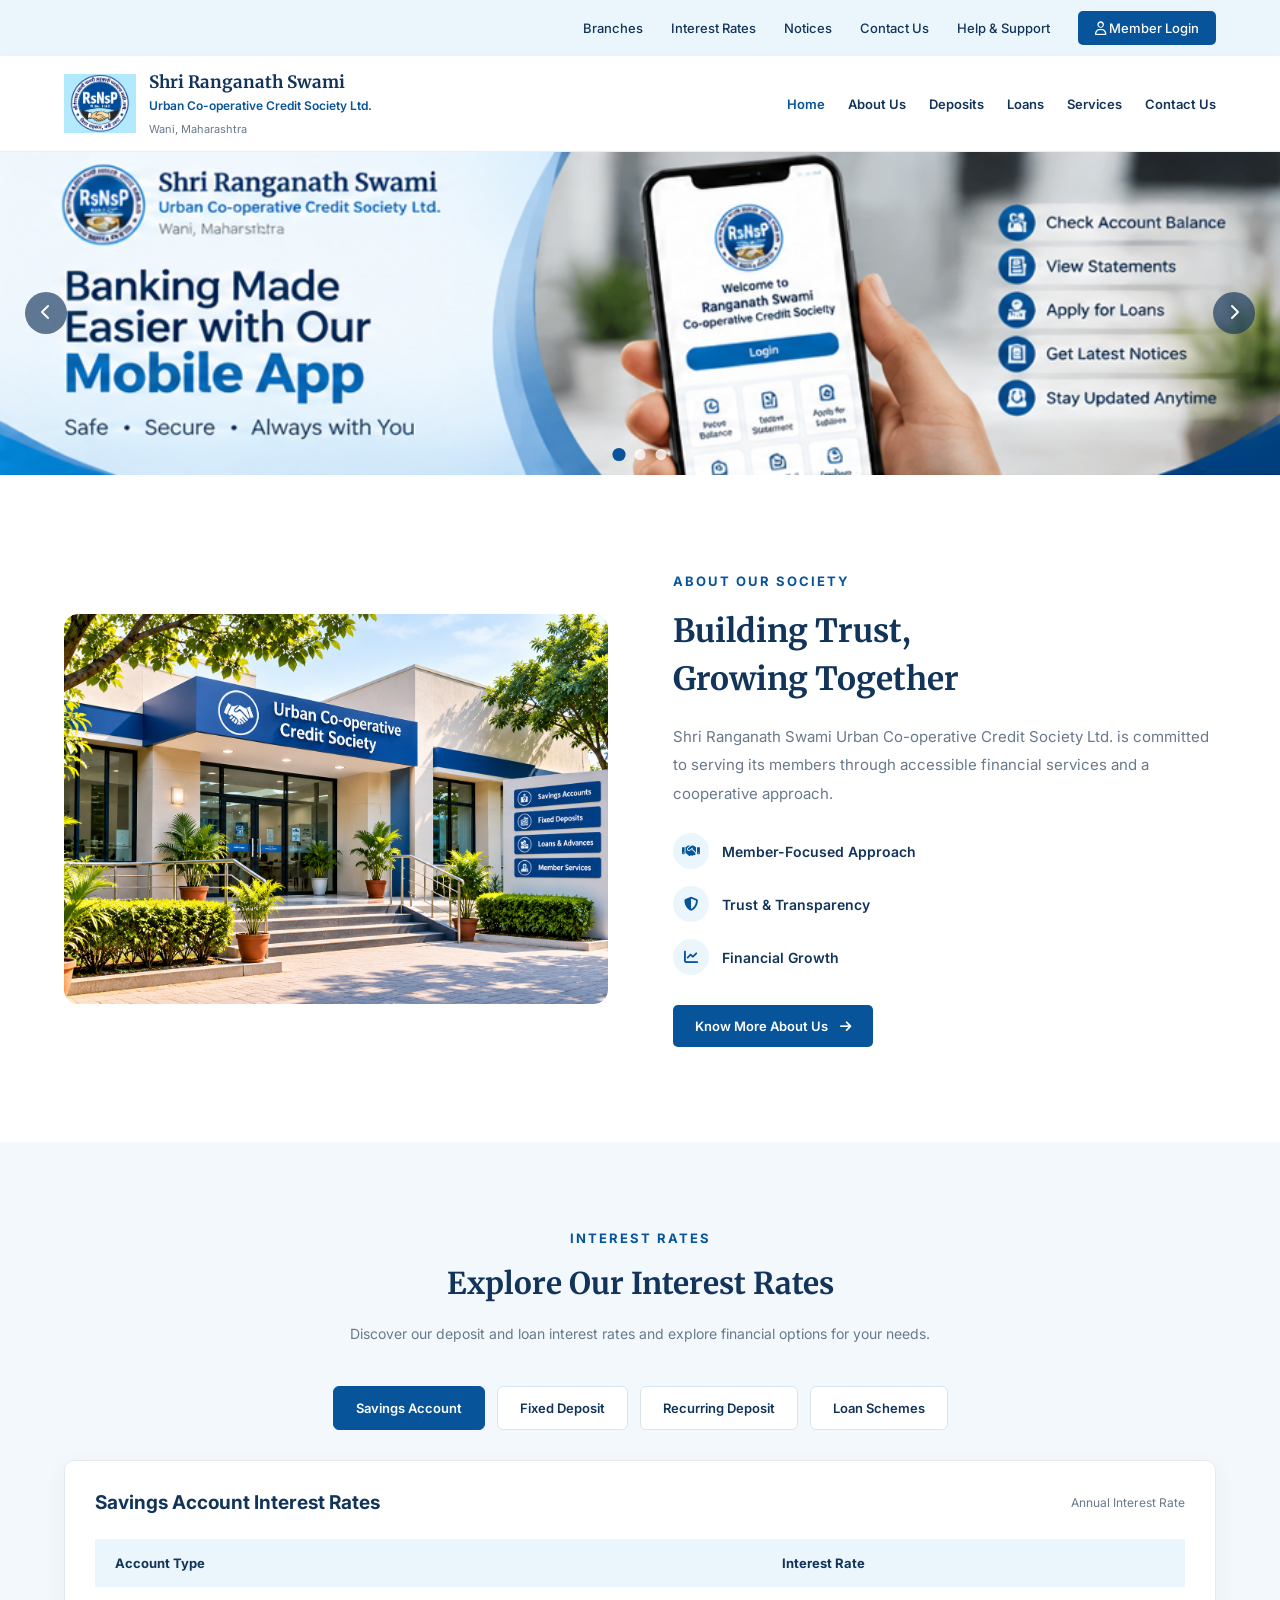
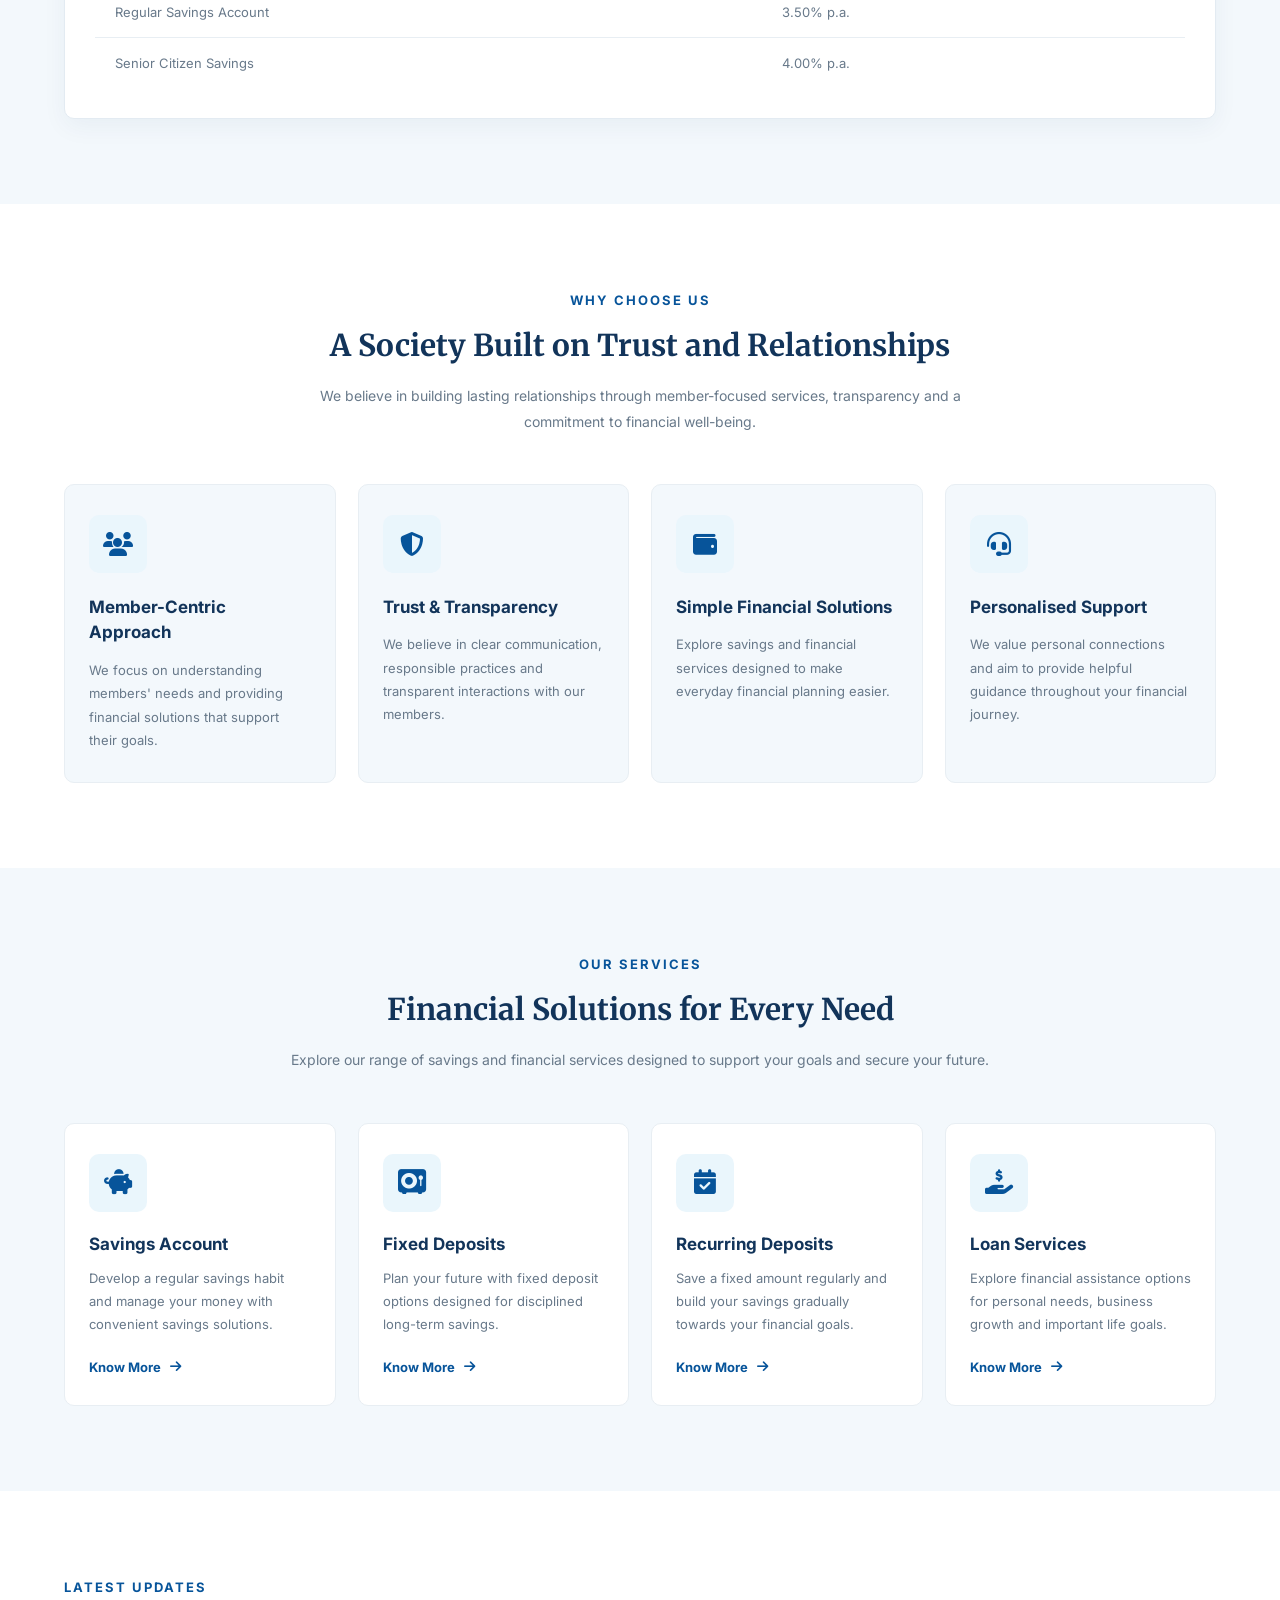
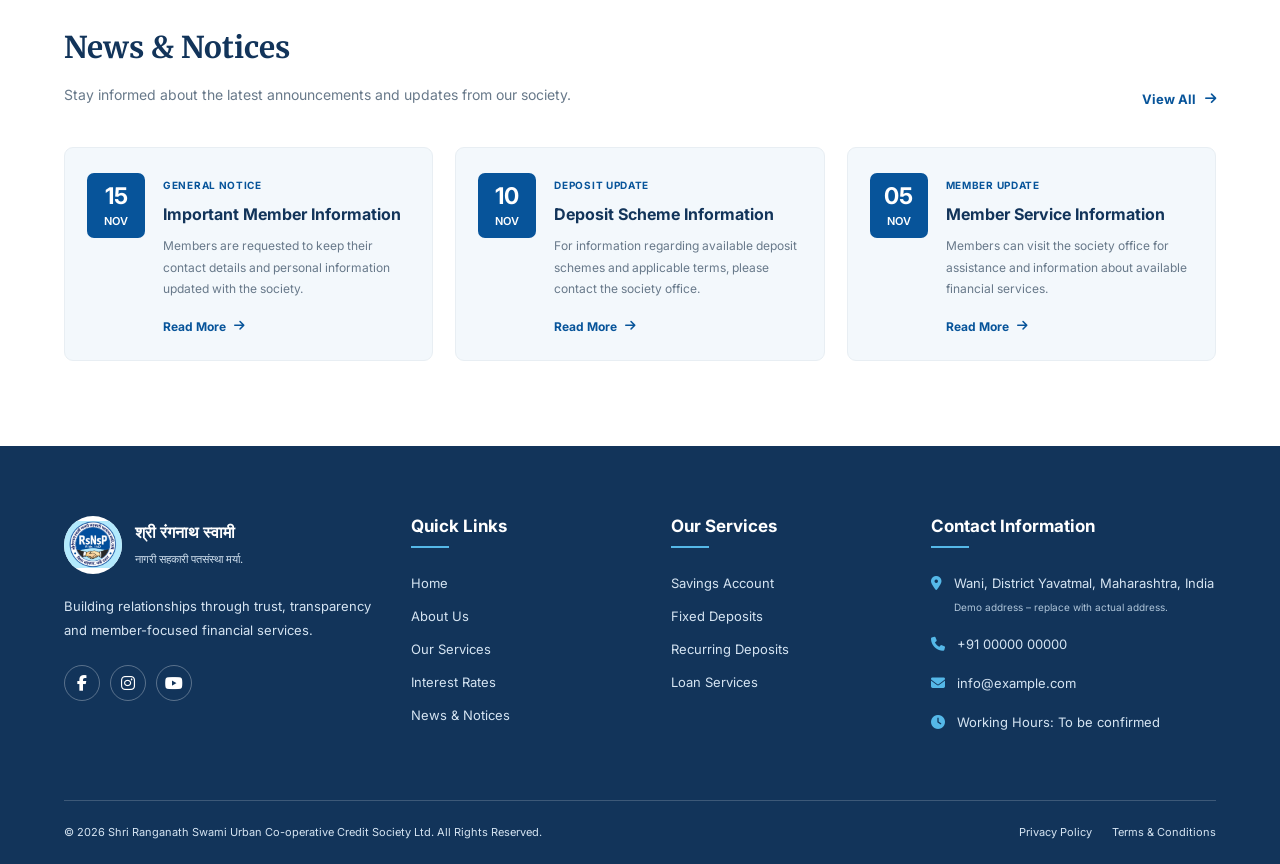
==== index.html @ 74448b60 "Add files via upload" ====
<!DOCTYPE html>
<html lang="en">

<head>
    <meta charset="UTF-8">
    <meta name="viewport" content="width=device-width, initial-scale=1.0">

    <title>Shri Ranganath Swami Co-operative Credit Society</title>

    <!-- Google Fonts -->
    <link rel="preconnect" href="https://fonts.googleapis.com">
    <link rel="preconnect" href="https://fonts.gstatic.com" crossorigin>
    <link href="https://fonts.googleapis.com/css2?family=Inter:wght@400;500;600;700&family=Merriweather:wght@400;700;800&display=swap" rel="stylesheet">
    <link rel="stylesheet" href="style.css">
    <link rel="stylesheet" href="https://cdnjs.cloudflare.com/ajax/libs/font-awesome/6.7.2/css/all.min.css">

</head>

<body>
    <header class="header">
        <div class="top-bar">
            <div class="container">
                <div class="top-links">
                    <a href="#">Branches</a>
                    <a href="interest-rates.html">Interest Rates</a>
                    <a href="#notices">Notices</a>
                    <a href="contact.html">Contact Us</a>
                    <a href="#">Help & Support</a>

                    <a href="#" class="login-link">
                        <i class="fa-regular fa-user"></i>
                        Member Login
                    </a>
                </div>
            </div>
        </div>

        <!-- Main Navigation -->
        <nav class="main-navbar">
            <div class="container navbar-container">
                <!-- Logo and Society Name -->
                <a href="index.html" class="brand">
                    <img src="Images/logo.png" alt="Society Logo">
                    <div class="brand-text">
                        <h2>Shri Ranganath Swami</h2>
                        <p>Urban Co-operative Credit Society Ltd.</p>
                        <span>Wani, Maharashtra</span>
                    </div>
                </a>

                <!-- Navigation Links -->
                <div class="nav-menu" id="navMenu">
                    <a href="index.html" class="active">Home</a>
                    <a href="about.html">About Us</a>
                    <a href="deposits.html">Deposits</a>
                    <a href="loans.html">Loans</a>
                    <a href="services.html">Services</a>
                    <a href="contact.html">Contact Us</a>
                    <a href="#" class="mobile-login">Member Login</a>
                </div>

                <!-- Mobile Menu Button -->
                <button class="menu-toggle" id="menuToggle" aria-label="Toggle navigation">
                    <i class="fa-solid fa-bars"></i>
                </button>
            </div>
        </nav>
    </header>


    <!-- HERO CAROUSEL START -->
    <section class="hero-carousel">
        <div class="carousel-container">
            <div class="carousel-slide active">
                <img src="Images/banner1.png" alt="Bank Banner 1">
            </div>

            <div class="carousel-slide">
                <img src="Images/banner2.png" alt="Bank Banner 2">
            </div>

            <div class="carousel-slide">
                <img src="Images/banner3.png" alt="Bank Banner 3">
            </div>

        </div>

        <!-- Navigation Arrows -->
        <button class="carousel-btn prev" aria-label="Previous slide">
            <i class="fa-solid fa-chevron-left"></i>
        </button>

        <button class="carousel-btn next" aria-label="Next slide">
            <i class="fa-solid fa-chevron-right"></i>
        </button>

        <!-- Carousel Dots -->
        <div class="carousel-dots"></div>
    </section>


    <!-- ABOUT SOCIETY SECTION START -->
    <section class="about-section" id="about">
        <div class="container about-container">

            <!-- Left Image -->
            <div class="about-image">
                <img src="Images/about-society.png"
                    alt="About Our Society">
            </div>


            <!-- Right Content -->
            <div class="about-content">
                <span class="section-tag">ABOUT OUR SOCIETY</span>
                <h2>Building Trust,<br>Growing Together</h2>

                <p>
                    Shri Ranganath Swami Urban Co-operative Credit
                    Society Ltd. is committed to serving its members
                    through accessible financial services and a
                    cooperative approach.
                </p>

                <div class="about-features">
                    <div class="about-feature">
                        <i class="fa-solid fa-handshake"></i>
                        <span>Member-Focused Approach</span>
                    </div>

                    <div class="about-feature">
                        <i class="fa-solid fa-shield-halved"></i>
                        <span>Trust & Transparency</span>
                    </div>

                    <div class="about-feature">
                        <i class="fa-solid fa-chart-line"></i>
                        <span>Financial Growth</span>
                    </div>
                </div>

                <a href="about.html" class="about-btn">
                    Know More About Us
                    <i class="fa-solid fa-arrow-right"></i>
                </a>

            </div>
        </div>
    </section>


    <!-- INTEREST RATES START -->

    <section class="interest-section" id="interest-rates">
        <div class="container">

            <!-- SECTION HEADING -->
            <div class="interest-heading">
                <span class="section-tag">INTEREST RATES</span>

                <h2>Explore Our Interest Rates</h2>

                <p>
                    Discover our deposit and loan interest rates
                    and explore financial options for your needs.
                </p>
            </div>

            <!-- TABS -->
            <div class="interest-tabs">
                <button class="interest-tab active" data-target="savings">
                    Savings Account
                </button>

                <button class="interest-tab" data-target="fixed">
                    Fixed Deposit
                </button>

                <button class="interest-tab" data-target="recurring">
                    Recurring Deposit
                </button>

                <button class="interest-tab" data-target="loans">
                    Loan Schemes
                </button>
            </div>

            <!-- SAVINGS ACCOUNT -->
            <div class="interest-content active" id="savings">
                <div class="rate-title">
                    <h3>Savings Account Interest Rates</h3>
                    <span>Annual Interest Rate</span>
                </div>

                <div class="rate-table-wrapper">
                    <table class="rate-table">
                        <thead>
                            <tr>
                                <th>Account Type</th>
                                <th>Interest Rate</th>
                            </tr>
                        </thead>

                        <tbody>
                            <tr>
                                <td>Regular Savings Account</td>
                                <td>3.50% p.a.</td>
                            </tr>

                            <tr>
                                <td>Senior Citizen Savings</td>
                                <td>4.00% p.a.</td>
                            </tr>
                        </tbody>
                    </table>
                </div>
            </div>

            <!-- FIXED DEPOSIT -->
            <div class="interest-content" id="fixed">

                <div class="rate-title">
                    <h3>Fixed Deposit Interest Rates</h3>
                    <span>Annual Interest Rate</span>
                </div>

                <div class="rate-table-wrapper"
                    <table class="rate-table">
                        <thead>
                            <tr>
                                <th>Deposit Period</th>
                                <th>General</th>
                                <th>Senior Citizen</th>
                            </tr>
                        </thead>

                        <tbody>
                            <tr>
                                <td>46 - 90 Days</td>
                                <td>4.00%</td>
                                <td>4.50%</td>
                            </tr>

                            <tr>
                                <td>91 - 180 Days</td>
                                <td>5.00%</td>
                                <td>5.50%</td>
                            </tr>

                            <tr>
                                <td>181 - 365 Days</td>
                                <td>6.00%</td>
                                <td>6.50%</td>
                            </tr>

                            <tr>
                                <td>1 - 2 Years</td>
                                <td>7.00%</td>
                                <td>7.50%</td>
                            </tr>
                        </tbody>
                    </table>
                </div>
            </div>

            <!-- RECURRING DEPOSIT -->
            <div class="interest-content" id="recurring">
                <div class="rate-title">
                    <h3>Recurring Deposit Interest Rates</h3>
                    <span>Annual Interest Rate</span>
                </div>

                <div class="rate-table-wrapper">
                    <table class="rate-table">
                        <thead>
                            <tr>
                                <th>Deposit Period</th>
                                <th>Interest Rate</th>
                            </tr>
                        </thead>

                        <tbody>
                            <tr>
                                <td>6 Months</td>
                                <td>5.00% p.a.</td>
                            </tr>

                            <tr>
                                <td>12 Months</td>
                                <td>6.00% p.a.</td>
                            </tr>

                            <tr>
                                <td>24 Months</td>
                                <td>6.50% p.a.</td>
                            </tr>

                            <tr>
                                <td>36 Months</td>
                                <td>7.00% p.a.</td>
                            </tr>
                        </tbody>
                    </table>
                </div>
            </div>

            <!-- LOAN SCHEMES -->
            <div class="interest-content" id="loans">

                <div class="rate-title">
                    <h3>Loan Interest Rates</h3>
                    <span>Indicative Annual Interest Rate</span>
                </div>

                <div class="rate-table-wrapper">
                    <table class="rate-table">
                        <thead>
                            <tr>
                                <th>Loan Type</th>
                                <th>Interest Rate</th>
                            </tr>
                        </thead>

                        <tbody>
                            <tr>
                                <td>Personal Loan</td>
                                <td>12.00% p.a.</td>
                            </tr>

                            <tr>
                                <td>Business Loan</td>
                                <td>13.00% p.a.</td>
                            </tr>

                            <tr>
                                <td>Gold Loan</td>
                                <td>10.00% p.a.</td>
                            </tr>

                            <tr>
                                <td>Property Loan</td>
                                <td>11.00% p.a.</td>
                            </tr>
                        </tbody>
                    </table>
                </div>
            </div>
        </div>
    </section>


    <!-- WHY CHOOSE US START -->
    <section class="why-choose-section" id="why-choose">
        <div class="container">
            <div class="why-choose-heading">
                <span class="section-tag">WHY CHOOSE US</span>

                <h2>A Society Built on Trust and Relationships</h2>

                <p>
                    We believe in building lasting relationships
                    through member-focused services, transparency
                    and a commitment to financial well-being.
                </p>
            </div>

            <div class="why-choose-grid">

                <!-- CARD 1 -->
                <div class="why-card">
                    <div class="why-icon">
                        <i class="fa-solid fa-users"></i>
                    </div>

                    <h3>Member-Centric Approach</h3>

                    <p>
                        We focus on understanding members' needs
                        and providing financial solutions that
                        support their goals.
                    </p>
                </div>

                <!-- CARD 2 -->
                <div class="why-card">
                    <div class="why-icon">
                        <i class="fa-solid fa-shield-halved"></i>
                    </div>

                    <h3>Trust & Transparency</h3>

                    <p>
                        We believe in clear communication,
                        responsible practices and transparent
                        interactions with our members.
                    </p>
                </div>

                <!-- CARD 3 -->
                <div class="why-card">
                    <div class="why-icon">
                        <i class="fa-solid fa-wallet"></i>
                    </div>

                    <h3>Simple Financial Solutions</h3>

                    <p>
                        Explore savings and financial services
                        designed to make everyday financial
                        planning easier.
                    </p>
                </div>

                <!-- CARD 4 -->
                <div class="why-card">
                    <div class="why-icon">
                        <i class="fa-solid fa-headset"></i>
                    </div>

                    <h3>Personalised Support</h3>

                    <p>
                        We value personal connections and aim
                        to provide helpful guidance throughout
                        your financial journey.
                    </p>
                </div>
            </div>
        </div>
    </section>


    <!-- BANKING SERVICES START -->
    <section class="services-section" id="services">
        <div class="container">

            <!-- Section Heading -->
            <div class="services-heading">
                <span class="section-tag">OUR SERVICES</span>

                <h2>Financial Solutions for Every Need</h2>

                <p>
                    Explore our range of savings and financial
                    services designed to support your goals
                    and secure your future.
                </p>
            </div>


            <!-- Services Cards -->
            <div class="services-grid">

                <!-- Service 1 -->
                <div class="service-card">
                    <div class="service-icon">
                        <i class="fa-solid fa-piggy-bank"></i>
                    </div>

                    <h3>Savings Account</h3>

                    <p>
                        Develop a regular savings habit and
                        manage your money with convenient
                        savings solutions.
                    </p>

                    <a href="#contact" class="service-link">
                        Know More
                        <i class="fa-solid fa-arrow-right"></i>
                    </a>
                </div>

                <!-- Service 2 -->
                <div class="service-card">
                    <div class="service-icon">
                        <i class="fa-solid fa-vault"></i>
                    </div>

                    <h3>Fixed Deposits</h3>

                    <p>
                        Plan your future with fixed deposit
                        options designed for disciplined
                        long-term savings.
                    </p>

                    <a href="#contact" class="service-link">
                        Know More
                        <i class="fa-solid fa-arrow-right"></i>
                    </a>
                </div>


                <!-- Service 3 -->
                <div class="service-card">
                    <div class="service-icon">
                        <i class="fa-solid fa-calendar-check"></i>
                    </div>

                    <h3>Recurring Deposits</h3>

                    <p>
                        Save a fixed amount regularly and
                        build your savings gradually
                        towards your financial goals.
                    </p>

                    <a href="#contact" class="service-link">
                        Know More
                        <i class="fa-solid fa-arrow-right"></i>
                    </a>
                </div>


                <!-- Service 4 -->
                <div class="service-card">
                    <div class="service-icon">
                        <i class="fa-solid fa-hand-holding-dollar"></i>
                    </div>

                    <h3>Loan Services</h3>

                    <p>
                        Explore financial assistance options
                        for personal needs, business growth
                        and important life goals.
                    </p>

                    <a href="#contact" class="service-link">
                        Know More
                        <i class="fa-solid fa-arrow-right"></i>
                    </a>

                </div>
            </div>
        </div>
    </section>


    <!-- LATEST NOTICES START -->
    <section class="notices-section" id="notices">
        <div class="container">
            <div class="notices-heading">
                <div>
                    <span class="section-tag">LATEST UPDATES</span>
                    <h2>News & Notices</h2>
                    <p>
                        Stay informed about the latest announcements
                        and updates from our society.
                    </p>
                </div>

                <a href="#notices" class="view-all-btn">
                    View All
                    <i class="fa-solid fa-arrow-right"></i>
                </a>
            </div>

            <div class="notices-grid">

                <!-- NOTICE 1 -->
                <div class="notice-card">
                    <div class="notice-date">
                        <span class="date-day">15</span>
                        <span class="date-month">NOV</span>
                    </div>

                    <div class="notice-details">
                        <span class="notice-category">GENERAL NOTICE</span>

                        <h3>Important Member Information</h3>

                        <p>
                            Members are requested to keep their
                            contact details and personal information
                            updated with the society.
                        </p>

                        <a href="#contact" class="notice-link">
                            Read More
                            <i class="fa-solid fa-arrow-right"></i>
                        </a>
                    </div>
                </div>

                <!-- NOTICE 2 -->
                <div class="notice-card">
                    <div class="notice-date">
                        <span class="date-day">10</span>
                        <span class="date-month">NOV</span>
                    </div>

                    <div class="notice-details">
                        <span class="notice-category">DEPOSIT UPDATE</span>

                        <h3>Deposit Scheme Information</h3>

                        <p>
                            For information regarding available
                            deposit schemes and applicable terms,
                            please contact the society office.
                        </p>

                        <a href="#interest-rates" class="notice-link">
                            Read More
                            <i class="fa-solid fa-arrow-right"></i>
                        </a>
                    </div>
                </div>

                <!-- NOTICE 3 -->
                <div class="notice-card">
                    <div class="notice-date">
                        <span class="date-day">05</span>
                        <span class="date-month">NOV</span>
                    </div>

                    <div class="notice-details">
                        <span class="notice-category">MEMBER UPDATE</span>

                        <h3>Member Service Information</h3>

                        <p>
                            Members can visit the society office
                            for assistance and information about
                            available financial services.
                        </p>

                        <a href="#contact" class="notice-link">
                            Read More
                            <i class="fa-solid fa-arrow-right"></i>
                        </a>
                    </div>
                </div>
            </div>
        </div>
    </section>



    <!--  FOOTER START  -->
    <footer class="site-footer" id="contact">
    <div class="container">
        <div class="footer-grid">

            <!-- COLUMN 1: ABOUT -->
            <div class="footer-about">
                <div class="footer-logo">
                    <img src="Images/logo.png" alt="Society Logo">

                    <div>
                        <h3>श्री रंगनाथ स्वामी</h3>
                        <span>नागरी सहकारी पतसंस्था मर्या.</span>
                    </div>
                </div>

                <p>
                    Building relationships through trust,
                    transparency and member-focused financial
                    services.
                </p>

                <div class="footer-social">
                    <a href="#" aria-label="Facebook">
                        <i class="fa-brands fa-facebook-f"></i>
                    </a>

                    <a href="#" aria-label="Instagram">
                        <i class="fa-brands fa-instagram"></i>
                    </a>

                    <a href="#" aria-label="YouTube">
                        <i class="fa-brands fa-youtube"></i>
                    </a>
                </div>
            </div>

            <!-- COLUMN 2: QUICK LINKS -->
            <div class="footer-links">
                <h3>Quick Links</h3>
                <ul>
                    <li><a href="index.html">Home</a></li>
                    <li><a href="about.html">About Us</a></li>
                    <li><a href="services.html">Our Services</a></li>
                    <li><a href="interest-rates.html">Interest Rates</a></li>
                    <li><a href="#notices">News & Notices</a></li>
                </ul>
            </div>

            <!-- COLUMN 3: SERVICES -->
            <div class="footer-links">
                <h3>Our Services</h3>
                <ul>
                    <li><a href="#services">Savings Account</a></li>
                    <li><a href="#services">Fixed Deposits</a></li>
                    <li><a href="#services">Recurring Deposits</a></li>
                    <li><a href="#services">Loan Services</a></li>
                </ul>
            </div>

            <!-- COLUMN 4: CONTACT -->
            <div class="footer-contact">
                <h3>Contact Information</h3>
                <ul>
                    <li>
                        <i class="fa-solid fa-location-dot"></i>
                        <span>
                            Wani, District Yavatmal,
                            Maharashtra, India
                            <small>Demo address – replace with actual address.</small>
                        </span>
                    </li>

                    <li>
                        <i class="fa-solid fa-phone"></i>
                        <a href="tel:+910000000000">
                            +91 00000 00000
                        </a>
                    </li>

                    <li>
                        <i class="fa-solid fa-envelope"></i>
                        <a href="mailto:info@example.com">
                            info@example.com
                        </a>
                    </li>

                    <li>
                        <i class="fa-solid fa-clock"></i>
                        <span>Working Hours: To be confirmed</span>
                    </li>
                </ul>
            </div>
        </div>

        <!-- FOOTER BOTTOM -->
        <div class="footer-bottom">
            <p>
                &copy; <span id="footer-year"></span>
                Shri Ranganath Swami Urban Co-operative
                Credit Society Ltd. All Rights Reserved.
            </p>

            <div class="footer-bottom-links">
                <a href="#">Privacy Policy</a>
                <a href="#">Terms & Conditions</a>
            </div>
        </div>
    </div>
    </footer>

    <!-- BACK TO TOP BUTTON -->

    <button class="back-to-top" id="backToTop" aria-label="Back to top">
        <i class="fa-solid fa-arrow-up"></i>
    </button>


    <script src="script.js"></script>
</body>
</html>
---- style.css ----
* {
    margin: 0;
    padding: 0;
    box-sizing: border-box;
}

body {
    font-family: 'Inter', sans-serif;
    color: #263445;
}

a {
    text-decoration: none;
    color: inherit;
}

.container {
    width: 90%;
    max-width: 1200px;
    margin: auto;
}


/* TOP BAR */
.top-bar {
    background: #EAF6FC;
    padding: 11px 0;
}

.top-links {
    display: flex;
    justify-content: flex-end;
    align-items: center;
    gap: 28px;
}

.top-links a {
    font-size: 13px;
    font-weight: 500;
    color: #12345A;
    transition: 0.3s;
}

.top-links a:hover {
    color: #07549A;
}

.login-link {
    background: #07549A;
    color: #fff !important;
    padding: 9px 17px;
    border-radius: 5px;
}

.login-link:hover {
    background: #12345A;
}


/* MAIN NAVBAR */
.main-navbar {
    background: #fff;
    border-bottom: 1px solid #E8EEF3;
    box-shadow: 0 3px 12px rgba(0, 0, 0, 0.04);
}

.navbar-container {
    min-height: 95px;
    display: flex;
    justify-content: space-between;
    align-items: center;
    gap: 25px;
}


/* BRAND */
.brand {
    display: flex;
    align-items: center;
    gap: 13px;
    flex-shrink: 0;
}

.brand img {
    width: 72px;
    height: 72px;
    object-fit: contain;
}

.brand-text h2 {
    font-family: 'Merriweather', serif;
    font-size: 17px;
    color: #12345A;
    margin-bottom: 5px;
}

.brand-text p {
    font-size: 12px;
    font-weight: 600;
    color: #07549A;
    margin-bottom: 4px;
}

.brand-text span {
    font-size: 11px;
    color: #68798A;
}


/* NAVIGATION */
.nav-menu {
    display: flex;
    align-items: center;
    gap: 23px;
}

.nav-menu a {
    font-size: 13px;
    font-weight: 600;
    color: #12345A;
    transition: 0.3s;
    white-space: nowrap;
}

.nav-menu a:hover,
.nav-menu a.active {
    color: #07549A;
}

.mobile-login {
    display: none;
}


/* HAMBURGER */
.menu-toggle {
    display: none;
    border: none;
    background: none;
    color: #12345A;
    font-size: 24px;
    cursor: pointer;
}


/* TABLET */
@media (max-width: 1100px) {

    .navbar-container {
        gap: 15px;
    }

    .brand img {
        width: 62px;
        height: 62px;
    }

    .brand-text h2 {
        font-size: 14px;
    }

    .brand-text p {
        font-size: 10px;
    }

    .nav-menu {
        gap: 13px;
    }

    .nav-menu a {
        font-size: 12px;
    }

}

/* MOBILE */
@media (max-width: 768px) {

    .container {
        width: 92%;
    }

/* TOP BAR */
    .top-bar {
        padding: 9px 0;
    }

    .top-links {
        justify-content: center;
        gap: 15px;
        flex-wrap: wrap;
    }

    .top-links a {
        font-size: 11px;
    }

    .top-links a:nth-child(2),
    .top-links a:nth-child(5) {
        display: none;
    }

    .login-link {
        padding: 7px 11px;
    }


/* MAIN NAVBAR */
    .navbar-container {
        min-height: 82px;
        position: relative;
    }

    .brand {
        gap: 9px;
    }

    .brand img {
        width: 55px;
        height: 55px;
    }

    .brand-text h2 {
        font-size: 12px;
        line-height: 1.5;
    }

    .brand-text p {
        font-size: 9px;
    }

    .brand-text span {
        font-size: 9px;
    }


/* HAMBURGER */
    .menu-toggle {
        display: block;
        padding: 8px;
    }


/* MOBILE MENU */
    .nav-menu {
        display: none;
        position: absolute;
        top: 100%;
        left: -4.35%;
        width: 108.7%;
        background: #fff;
        flex-direction: column;
        align-items: stretch;
        gap: 0;
        padding: 10px 4%;
        box-shadow: 0 8px 15px rgba(0, 0, 0, 0.10);
        z-index: 1000;
    }

    .nav-menu.show {
        display: flex;
    }

    .nav-menu a {
        padding: 13px 8px;
        font-size: 13px;
        border-bottom: 1px solid #EDF1F5;
    }

    .nav-menu a:last-child {
        border-bottom: none;
    }

    .nav-menu a:hover {
        background: #F3F8FC;
    }

    .mobile-login {
        display: block;
        color: #07549A !important;
        font-weight: 700 !important;
    }
}

/* SMALL MOBILE */
@media (max-width: 380px) {
    .brand img {
        width: 47px;
        height: 47px;
    }

    .brand-text h2 {
        font-size: 10px;
    }

    .brand-text p {
        font-size: 8px;
    }

    .brand-text span {
        font-size: 8px;
    }

    .top-links {
        gap: 10px;
    }
}


/* HERO CAROUSEL */
.hero-carousel {
    width: 100%;
    position: relative;
    display: block;
    margin: 0;
    padding: 0;
    overflow: hidden;
    line-height: 0;
}

.carousel-container {
    width: 100%;
    margin: 0;
    padding: 0;
}

.carousel-slide {
    display: none;
    width: 100%;
    margin: 0;
    padding: 0;
}

.carousel-slide.active {
    display: block;
    animation: fadeEffect 0.8s ease;
}

.carousel-slide img {
    display: block;
    width: 100%;
    height: auto;
    max-width: 100%;
    margin: 0;
    padding: 0;
}

@keyframes fadeEffect {
    from {
        opacity: 0.5;
    }

    to {
        opacity: 1;
    }
}


/* CAROUSEL ARROWS */
.carousel-btn {
    position: absolute;
    top: 50%;
    transform: translateY(-50%);
    z-index: 2;

    width: 42px;
    height: 42px;

    border: none;
    border-radius: 50%;

    background: rgba(18, 52, 90, 0.65);
    color: #fff;

    font-size: 16px;
    cursor: pointer;
    transition: background 0.3s ease;
}

.carousel-btn:hover {
    background: #07549A;
}

.carousel-btn.prev {
    left: 25px;
}

.carousel-btn.next {
    right: 25px;
}


/* CAROUSEL DOTS */
.carousel-dots {
    position: absolute;
    left: 50%;
    bottom: 15px;
    transform: translateX(-50%);
    z-index: 2;

    display: flex;
    align-items: center;
    gap: 10px;
}

.carousel-dots button {
    width: 11px;
    height: 11px;

    padding: 0;
    border: none;
    border-radius: 50%;

    background: rgba(255, 255, 255, 0.75);
    cursor: pointer;
    transition: 0.3s ease;
}

.carousel-dots button.active {
    background: #07549A;
    transform: scale(1.2);
}


/* CAROUSEL RESPONSIVE */
@media (max-width: 768px) {

    .carousel-slide img {
        width: 100%;
        height: 260px;
        object-fit: fill;
    }

    .carousel-btn {
        width: 34px;
        height: 34px;
        font-size: 13px;
    }

    .carousel-btn.prev {
        left: 12px;
    }

    .carousel-btn.next {
        right: 12px;
    }
}

@media (max-width: 480px) {
    .carousel-btn {
        width: 30px;
        height: 30px;
        font-size: 11px;
    }

    .carousel-dots {
        bottom: 10px;
        gap: 8px;
    }

    .carousel-dots button {
        width: 8px;
        height: 8px;
    }
}


/* ABOUT SOCIETY */
.about-section {
padding: 85px 0;
background: #FFFFFF;
}

.about-container {
display: grid;
grid-template-columns: 1fr 1fr;
align-items: center;
gap: 65px;
}

/* ABOUT IMAGE */
.about-image {
width: 100%;
overflow: hidden;
border-radius: 14px;
}

.about-image img {
width: 100%;
height: 390px;
display: block;
object-fit: cover;
border-radius: 14px;
}


/* ABOUT CONTENT */
.about-content {
padding: 10px 0;
}

.section-tag {
display: inline-block;
color: #07549A;
font-size: 13px;
font-weight: 700;
letter-spacing: 2px;
margin-bottom: 18px;
}

.about-content h2 {
font-family: 'Merriweather', serif;
font-size: 32px;
line-height: 1.5;
color: #12345A;
margin-bottom: 20px;
}

.about-content > p {
font-size: 15px;
line-height: 1.9;
color: #68798A;
margin-bottom: 25px;
}

/* FEATURES */
.about-features {
display: flex;
flex-direction: column;
gap: 17px;
margin-bottom: 30px;
}

.about-feature {
display: flex;
align-items: center;
gap: 13px;
font-size: 14px;
font-weight: 600;
color: #12345A;
}

.about-feature i {
width: 36px;
height: 36px;
display: flex;
align-items: center;
justify-content: center;
background: #EAF6FC;
color: #07549A;
border-radius: 50%;
}

/* BUTTON */
.about-btn {
display: inline-flex;
align-items: center;
gap: 12px;
padding: 13px 22px;
background: #07549A;
color: #FFFFFF;
border-radius: 5px;
font-size: 13px;
font-weight: 600;
transition: 0.3s;
}

.about-btn:hover {
background: #12345A;
}


/* RESPONSIVE */
@media (max-width: 900px) {
    .about-container {
        gap: 35px;
    }

    .about-image img {
        height: 330px;
    }

    .about-content h2 {
        font-size: 26px;
    }
}

@media (max-width: 768px) {
    .about-section {
        padding: 55px 0;
    }

    .about-container {
        grid-template-columns: 1fr;
        gap: 30px;
    }

    .about-image img {
        height: auto;
        aspect-ratio: 4 / 3;
    }

    .about-content h2 {
        font-size: 27px;
    }

    .about-content > p {
        font-size: 14px;
    }
}

@media (max-width: 480px) {
    .about-section {
        padding: 40px 0;
    }

    .about-content h2 {
        font-size: 23px;
    }

    .section-tag {
        font-size: 11px;
    }

    .about-feature {
        font-size: 13px;
    }
}


/* BANKING SERVICES */
.services-section {
    padding: 85px 0;
    background: #F3F8FC;
}

/* SECTION HEADING */
.services-heading {
    text-align: center;
    max-width: 700px;
    margin: 0 auto 50px;
}

.services-heading .section-tag {
    margin-bottom: 15px;
}

.services-heading h2 {
    font-family: 'Merriweather', serif;
    font-size: 30px;
    line-height: 1.5;
    color: #12345A;
    margin-bottom: 15px;
}

.services-heading p {
    font-size: 14px;
    line-height: 1.8;
    color: #68798A;
}

/* SERVICES GRID */
.services-grid {
    display: grid;
    grid-template-columns: repeat(4, 1fr);
    gap: 22px;
}

/* SERVICE CARD */
.service-card {
    background: #FFFFFF;
    padding: 30px 24px;
    border-radius: 10px;
    border: 1px solid #E8EEF3;
    transition: all 0.3s ease;
    display: flex;
    flex-direction: column;
    align-items: flex-start;
}

.service-card:hover {
    transform: translateY(-7px);
    box-shadow: 0 12px 30px rgba(18, 52, 90, 0.10);
    border-color: #C8DFF0;
}

/* SERVICE ICON */
.service-icon {
    width: 58px;
    height: 58px;
    background: #EAF6FC;
    color: #07549A;
    border-radius: 10px;
    display: flex;
    align-items: center;
    justify-content: center;
    font-size: 25px;
    margin-bottom: 22px;
    transition: 0.3s;
}

.service-card:hover .service-icon {
    background: #07549A;
    color: #FFFFFF;
}

/* SERVICE CONTENT */
.service-card h3 {
    font-size: 17px;
    font-weight: 700;
    color: #12345A;
    margin-bottom: 13px;
}

.service-card p {
    font-size: 13px;
    line-height: 1.8;
    color: #68798A;
    margin-bottom: 22px;
}

/* SERVICE LINK */
.service-link {
    display: inline-flex;
    align-items: center;
    gap: 9px;
    font-size: 13px;
    font-weight: 700;
    color: #07549A;
    margin-top: auto;
    transition: 0.3s;
}

.service-link:hover {
    color: #12345A;
    gap: 14px;
}


/* TABLET */
@media (max-width: 1024px) {
    .services-grid {
        grid-template-columns: repeat(2, 1fr);
        gap: 20px;
    }

    .services-heading h2 {
        font-size: 27px;
    }
}

/* MOBILE */
@media (max-width: 768px) {
    .services-section {
        padding: 60px 0;
    }

    .services-heading {
        margin-bottom: 35px;
    }

    .services-heading h2 {
        font-size: 24px;
    }

    .services-heading p {
        font-size: 13px;
    }

    .services-grid {
        grid-template-columns: repeat(2, 1fr);
        gap: 15px;
    }

    .service-card {
        padding: 22px 17px;
    }

    .service-icon {
        width: 50px;
        height: 50px;
        font-size: 22px;
        margin-bottom: 17px;
    }

    .service-card h3 {
        font-size: 15px;
    }

    .service-card p {
        font-size: 12px;
    }
}

/* SMALL MOBILE */
@media (max-width: 480px) {
    .services-section {
        padding: 45px 0;
    }

    .services-heading h2 {
        font-size: 21px;
    }

    .services-grid {
        grid-template-columns: 1fr;
        gap: 16px;
    }

    .service-card {
        padding: 24px;
    }

    .service-card h3 {
        font-size: 16px;
    }

    .service-card p {
        font-size: 13px;
    }
}


/*  WHY CHOOSE US  */

.why-choose-section {
    padding: 85px 0;
    background: #FFFFFF;
}

/* SECTION HEADING */
.why-choose-heading {
    text-align: center;
    max-width: 720px;
    margin: 0 auto 50px;
}

.why-choose-heading .section-tag {
    margin-bottom: 15px;
}

.why-choose-heading h2 {
    font-family: 'Merriweather', serif;
    font-size: 30px;
    line-height: 1.5;
    color: #12345A;
    margin-bottom: 15px;
}

.why-choose-heading p {
    font-size: 14px;
    line-height: 1.8;
    color: #68798A;
}

/* GRID */
.why-choose-grid {
    display: grid;
    grid-template-columns: repeat(4, 1fr);
    gap: 22px;
}

/* CARD */
.why-card {
    padding: 30px 24px;
    background: #F3F8FC;
    border: 1px solid #E8EEF3;
    border-radius: 10px;
    transition: all 0.3s ease;
}

.why-card:hover {
    transform: translateY(-6px);
    background: #FFFFFF;
    border-color: #C8DFF0;
    box-shadow: 0 12px 30px rgba(18, 52, 90, 0.09);
}

/* ICON */
.why-icon {
    width: 58px;
    height: 58px;
    display: flex;
    align-items: center;
    justify-content: center;
    background: #EAF6FC;
    color: #07549A;
    border-radius: 10px;
    font-size: 24px;
    margin-bottom: 22px;
    transition: all 0.3s ease;
}

.why-card:hover .why-icon {
    background: #07549A;
    color: #FFFFFF;
}

/* CONTENT */
.why-card h3 {
    font-size: 17px;
    line-height: 1.5;
    font-weight: 700;
    color: #12345A;
    margin-bottom: 13px;
}

.why-card p {
    font-size: 13px;
    line-height: 1.8;
    color: #68798A;
}

/*  RESPONSIVE  */

/* TABLET */
@media (max-width: 1024px) {
    .why-choose-grid {
        grid-template-columns: repeat(2, 1fr);
        gap: 20px;
    }

    .why-choose-heading h2 {
        font-size: 27px;
    }
}

/* MOBILE */
@media (max-width: 768px) {
    .why-choose-section {
        padding: 60px 0;
    }

    .why-choose-heading {
        margin-bottom: 35px;
    }

    .why-choose-heading h2 {
        font-size: 24px;
    }

    .why-choose-heading p {
        font-size: 13px;
    }

    .why-card {
        padding: 23px 18px;
    }

    .why-icon {
        width: 50px;
        height: 50px;
        font-size: 21px;
        margin-bottom: 17px;
    }

    .why-card h3 {
        font-size: 15px;
    }

    .why-card p {
        font-size: 12px;
    }

}

/* SMALL MOBILE */
@media (max-width: 480px) {

    .why-choose-section {
        padding: 45px 0;
    }

    .why-choose-heading h2 {
        font-size: 21px;
    }

    .why-choose-grid {
        grid-template-columns: 1fr;
        gap: 15px;
    }

    .why-card {
        padding: 24px;
    }

    .why-card h3 {
        font-size: 16px;
    }

    .why-card p {
        font-size: 13px;
    }

}


/*  INTEREST RATES SECTION  */

.interest-section {
    padding: 85px 0;
    background: #F3F8FC;
}

/* HEADING */
.interest-heading {
    text-align: center;
    max-width: 700px;
    margin: 0 auto 40px;
}

.interest-heading .section-tag {
    margin-bottom: 15px;
}

.interest-heading h2 {
    font-family: 'Merriweather', serif;
    font-size: 30px;
    line-height: 1.5;
    color: #12345A;
    margin-bottom: 15px;
}

.interest-heading p {
    font-size: 14px;
    line-height: 1.8;
    color: #68798A;
}

/* TABS */
.interest-tabs {
    display: flex;
    justify-content: center;
    flex-wrap: wrap;
    gap: 12px;
    margin-bottom: 30px;
}

.interest-tab {
    padding: 13px 22px;
    border: 1px solid #D7E4EF;
    border-radius: 6px;
    background: #FFFFFF;
    color: #12345A;
    font-family: inherit;
    font-size: 13px;
    font-weight: 600;
    cursor: pointer;
    transition: all 0.3s ease;
}

.interest-tab:hover,
.interest-tab.active {
    background: #07549A;
    border-color: #07549A;
    color: #FFFFFF;
}

/* CONTENT PANEL */
.interest-content {
    display: none;
    background: #FFFFFF;
    padding: 30px;
    border-radius: 10px;
    border: 1px solid #E3EBF2;
    box-shadow: 0 8px 25px rgba(18, 52, 90, 0.05);
}

.interest-content.active {
    display: block;
}

/* RATE TITLE */
.rate-title {
    display: flex;
    align-items: center;
    justify-content: space-between;
    gap: 15px;
    margin-bottom: 25px;
}

.rate-title h3 {
    font-size: 19px;
    color: #12345A;
    font-weight: 700;
}

.rate-title span {
    font-size: 12px;
    color: #68798A;
}

/* TABLE */
.rate-table-wrapper {
    width: 100%;
    overflow-x: auto;
}

.rate-table {
    width: 100%;
    border-collapse: collapse;
    min-width: 450px;
}

.rate-table thead {
    background: #EAF6FC;
}

.rate-table th {
    padding: 16px 20px;
    text-align: left;
    font-size: 13px;
    font-weight: 700;
    color: #12345A;
}

.rate-table td {
    padding: 17px 20px;
    border-bottom: 1px solid #E8EEF3;
    font-size: 13px;
    color: #68798A;
}

.rate-table tbody tr:last-child td {
    border-bottom: none;
}

.rate-table tbody tr:hover {
    background: #F8FBFD;
}

/* DISCLAIMER */
.interest-disclaimer {
    display: flex;
    align-items: flex-start;
    gap: 12px;
    margin-top: 25px;
    padding: 17px 20px;
    background: #FFF8E8;
    border: 1px solid #F2E2B8;
    border-radius: 7px;
}

.interest-disclaimer i {
    color: #B7791F;
    font-size: 17px;
    margin-top: 3px;
}

.interest-disclaimer p {
    font-size: 12px;
    line-height: 1.7;
    color: #725B32;
}

/* RESPONSIVE */

/* TABLET */
@media (max-width: 1024px) {
    .interest-heading h2 {
        font-size: 27px;
    }

    .interest-tab {
        padding: 12px 17px;
    }
}

/* MOBILE */
@media (max-width: 768px) {
    .interest-section {
        padding: 60px 0;
    }

    .interest-heading {
        margin-bottom: 30px;
    }

    .interest-heading h2 {
        font-size: 24px;
    }

    .interest-heading p {
        font-size: 13px;
    }

    .interest-tabs {
        display: grid;
        grid-template-columns: repeat(2, 1fr);
        gap: 10px;
    }

    .interest-tab {
        padding: 13px 8px;
        font-size: 12px;
    }

    .interest-content {
        padding: 22px 16px;
    }

    .rate-title {
        align-items: flex-start;
        flex-direction: column;
        gap: 7px;
        margin-bottom: 18px;
    }

    .rate-title h3 {
        font-size: 17px;
    }

    .rate-table th,
    .rate-table td {
        padding: 14px 12px;
        font-size: 12px;
    }
}

/* SMALL MOBILE */
@media (max-width: 480px) {
    .interest-section {
        padding: 45px 0;
    }

    .interest-heading h2 {
        font-size: 21px;
    }

    .interest-tabs {
        gap: 8px;
    }

    .interest-tab {
        font-size: 11px;
        padding: 12px 5px;
    }

    .interest-content {
        padding: 18px 12px;
    }

    .rate-title h3 {
        font-size: 15px;
    }

    .interest-disclaimer {
        padding: 14px;
        gap: 9px;
    }

    .interest-disclaimer p {
        font-size: 11px;
    }
}


/* LATEST NOTICES */
.notices-section {
    padding: 85px 0;
    background: #FFFFFF;
}

/* HEADING */
.notices-heading {
    display: flex;
    align-items: flex-end;
    justify-content: space-between;
    gap: 20px;
    margin-bottom: 40px;
}

.notices-heading h2 {
    font-family: 'Merriweather', serif;
    font-size: 30px;
    line-height: 1.5;
    color: #12345A;
    margin: 12px 0;
}

.notices-heading p {
    font-size: 14px;
    line-height: 1.8;
    color: #68798A;
    max-width: 600px;
}

/* VIEW ALL BUTTON */
.view-all-btn {
    display: inline-flex;
    align-items: center;
    gap: 9px;
    color: #07549A;
    font-size: 13px;
    font-weight: 700;
    white-space: nowrap;
    transition: 0.3s;
}

.view-all-btn:hover {
    color: #12345A;
    gap: 14px;
}

/* NOTICE GRID */
.notices-grid {
    display: grid;
    grid-template-columns: repeat(3, 1fr);
    gap: 22px;
}

/* NOTICE CARD */
.notice-card {
    display: flex;
    align-items: flex-start;
    gap: 18px;
    padding: 25px 22px;
    background: #F3F8FC;
    border: 1px solid #E8EEF3;
    border-radius: 9px;
    transition: all 0.3s ease;
}

.notice-card:hover {
    transform: translateY(-5px);
    background: #FFFFFF;
    border-color: #C8DFF0;
    box-shadow: 0 10px 25px rgba(18, 52, 90, 0.08);
}

/* DATE BOX */
.notice-date {
    min-width: 58px;
    height: 65px;
    display: flex;
    flex-direction: column;
    align-items: center;
    justify-content: center;
    background: #07549A;
    color: #FFFFFF;
    border-radius: 7px;
}

.date-day {
    font-size: 23px;
    font-weight: 700;
    line-height: 1.2;
}

.date-month {
    font-size: 11px;
    font-weight: 600;
    margin-top: 3px;
}

/* NOTICE DETAILS */
.notice-details {
    flex: 1;
    min-width: 0;
}

.notice-category {
    font-size: 10px;
    font-weight: 700;
    letter-spacing: 0.7px;
    color: #07549A;
}

.notice-details h3 {
    font-size: 16px;
    line-height: 1.5;
    color: #12345A;
    margin: 9px 0;
}

.notice-details p {
    font-size: 12px;
    line-height: 1.8;
    color: #68798A;
    margin-bottom: 15px;
}

.notice-link {
    display: inline-flex;
    align-items: center;
    gap: 8px;
    font-size: 12px;
    font-weight: 700;
    color: #07549A;
    transition: 0.3s;
}

.notice-link:hover {
    gap: 13px;
    color: #12345A;
}

/* DEMO LABEL */
.notice-demo-label {
    display: flex;
    align-items: center;
    gap: 9px;
    margin-top: 25px;
    font-size: 12px;
    color: #68798A;
}

.notice-demo-label i {
    color: #07549A;
}

/* RESPONSIVE */

/* TABLET */
@media (max-width: 1024px) {
    .notices-grid {
        grid-template-columns: repeat(2, 1fr);
    }

    .notices-heading h2 {
        font-size: 27px;
    }
}

/* MOBILE */
@media (max-width: 768px) {
    .notices-section {
        padding: 60px 0;
    }

    .notices-heading {
        align-items: flex-start;
        flex-direction: column;
        margin-bottom: 30px;
    }

    .notices-heading h2 {
        font-size: 24px;
    }

    .notices-heading p {
        font-size: 13px;
    }

    .notices-grid {
        grid-template-columns: 1fr;
        gap: 15px;
    }
}

/* SMALL MOBILE */
@media (max-width: 480px) {
    .notices-section {
        padding: 45px 0;
    }

    .notices-heading h2 {
        font-size: 21px;
    }

    .notice-card {
        padding: 20px 16px;
        gap: 14px;
    }

    .notice-date {
        min-width: 52px;
        height: 60px;
    }

    .date-day {
        font-size: 21px;
    }

    .notice-details h3 {
        font-size: 15px;
    }
}


/* FOOTER */
.site-footer {
    background: #12345A;
    color: #FFFFFF;
    padding: 70px 0 0;
}

/* FOOTER GRID */
.footer-grid {
    display: grid;
    grid-template-columns: 1.4fr 1fr 1fr 1.3fr;
    gap: 40px;
    padding-bottom: 50px;
}

/* FOOTER LOGO */
.footer-logo {
    display: flex;
    align-items: center;
    gap: 13px;
    margin-bottom: 20px;
}

.footer-logo img {
    width: 58px;
    height: 58px;
    object-fit: contain;
    background: #FFFFFF;
    border-radius: 50%;
}

.footer-logo h3 {
    font-size: 16px;
    color: #FFFFFF;
    margin-bottom: 5px;
}

.footer-logo span {
    font-size: 11px;
    color: #D5E4F2;
}

/* ABOUT */
.footer-about > p {
    font-size: 13px;
    line-height: 1.9;
    color: #D5E4F2;
    margin-bottom: 22px;
}

/* SOCIAL ICONS */
.footer-social {
    display: flex;
    gap: 10px;
}

.footer-social a {
    width: 36px;
    height: 36px;
    display: flex;
    align-items: center;
    justify-content: center;
    border: 1px solid rgba(255,255,255,0.3);
    border-radius: 50%;
    color: #FFFFFF;
    transition: 0.3s;
}

.footer-social a:hover {
    background: #FFFFFF;
    color: #07549A;
}

/* FOOTER HEADINGS */
.footer-links h3,
.footer-contact h3 {
    font-size: 17px;
    color: #FFFFFF;
    margin-bottom: 24px;
    position: relative;
    padding-bottom: 12px;
}

.footer-links h3::after,
.footer-contact h3::after {
    content: "";
    position: absolute;
    left: 0;
    bottom: 0;
    width: 38px;
    height: 2px;
    background: #55B8E8;
}

/* FOOTER LINKS */
.footer-links ul,
.footer-contact ul {
    list-style: none;
    padding: 0;
    margin: 0;
}

.footer-links li {
    margin-bottom: 13px;
}

.footer-links a {
    font-size: 13px;
    color: #D5E4F2;
    transition: 0.3s;
}

.footer-links a:hover {
    color: #FFFFFF;
    padding-left: 5px;
}

/* CONTACT */
.footer-contact li {
    display: flex;
    align-items: flex-start;
    gap: 12px;
    margin-bottom: 17px;
    font-size: 13px;
    line-height: 1.7;
    color: #D5E4F2;
}

.footer-contact li > i {
    color: #55B8E8;
    margin-top: 4px;
    font-size: 14px;
}

.footer-contact a {
    color: #D5E4F2;
    transition: 0.3s;
}

.footer-contact a:hover {
    color: #FFFFFF;
}

.footer-contact small {
    display: block;
    margin-top: 5px;
    font-size: 10px;
    color: #AFC5D9;
}

/* FOOTER BOTTOM */
.footer-bottom {
    border-top: 1px solid rgba(255,255,255,0.18);
    padding: 22px 0;
    display: flex;
    justify-content: space-between;
    align-items: center;
    gap: 20px;
}

.footer-bottom p {
    font-size: 11px;
    line-height: 1.7;
    color: #D5E4F2;
}

.footer-bottom-links {
    display: flex;
    gap: 20px;
}

.footer-bottom-links a {
    font-size: 11px;
    color: #D5E4F2;
}

.footer-bottom-links a:hover {
    color: #FFFFFF;
}

/* BACK TO TOP */
.back-to-top {
    position: fixed;
    right: 25px;
    bottom: 25px;
    width: 43px;
    height: 43px;
    border: none;
    border-radius: 6px;
    background: #07549A;
    color: #FFFFFF;
    font-size: 16px;
    cursor: pointer;
    display: none;
    align-items: center;
    justify-content: center;
    z-index: 999;
    box-shadow: 0 4px 12px rgba(0,0,0,0.15);
    transition: 0.3s;
}

.back-to-top:hover {
    background: #12345A;
    transform: translateY(-4px);
}

.back-to-top.show {
    display: flex;
}


/* RESPONSIVE */
@media (max-width: 1024px) {
    .footer-grid {
        grid-template-columns: repeat(2, 1fr);
        gap: 40px 30px;
    }
}

@media (max-width: 768px) {
    .site-footer {
        padding-top: 55px;
    }

    .footer-grid {
        gap: 35px 25px;
    }

    .footer-bottom {
        align-items: flex-start;
        flex-direction: column;
        gap: 15px;
    }
}

@media (max-width: 480px) {
    .site-footer {
        padding-top: 45px;
    }

    .footer-grid {
        grid-template-columns: 1fr;
        gap: 32px;
        padding-bottom: 35px;
    }

    .footer-logo img {
        width: 52px;
        height: 52px;
    }

    .footer-bottom-links {
        flex-wrap: wrap;
        gap: 15px;
    }

    .back-to-top {
        right: 15px;
        bottom: 15px;
        width: 40px;
        height: 40px;
    }
}



/* ABOUT US PAGE */

/* PAGE BANNER */
.about-page-banner {
    background: linear-gradient(110deg, #12345A, #07549A);
    padding: 75px 0;
    color: #FFFFFF;
}

.about-page-banner span {
    font-size: 12px;
    font-weight: 700;
    letter-spacing: 2px;
    color: #C7E5F8;
}

.about-page-banner h1 {
    font-family: 'Merriweather', serif;
    font-size: 36px;
    margin: 14px 0 20px;
}

.about-breadcrumb {
    display: flex;
    align-items: center;
    gap: 12px;
    font-size: 13px;
}

.about-breadcrumb a {
    color: #D5EAF8;
}

.about-breadcrumb i {
    font-size: 10px;
    color: #A9CDE5;
}

.about-breadcrumb span {
    color: #FFFFFF;
    letter-spacing: 0;
    font-size: 13px;
}

/* INTRODUCTION */
.about-page-intro {
    padding: 85px 0;
    background: #FFFFFF;
}

.about-page-intro-grid {
    display: grid;
    grid-template-columns: 1fr 1fr;
    align-items: center;
    gap: 60px;
}

.about-page-image {
    overflow: hidden;
    border-radius: 12px;
}

.about-page-image img {
    display: block;
    width: 100%;
    height: 420px;
    object-fit: cover;
}

.about-page-content h2 {
    font-family: 'Merriweather', serif;
    font-size: 31px;
    line-height: 1.5;
    color: #12345A;
    margin-bottom: 20px;
}

.about-page-content p {
    font-size: 14px;
    line-height: 1.9;
    color: #68798A;
    margin-bottom: 14px;
}

/* COMMON SECTION HEADING */
.about-section-heading {
    text-align: center;
    max-width: 700px;
    margin: 0 auto 45px;
}

.about-section-heading h2 {
    font-family: 'Merriweather', serif;
    font-size: 29px;
    line-height: 1.5;
    color: #12345A;
    margin-bottom: 12px;
}

.about-section-heading p {
    color: #68798A;
    font-size: 14px;
    line-height: 1.8;
}

/* MISSION AND VISION */
.mission-vision-section {
    padding: 80px 0;
    background: #EAF6FC;
}

.mission-vision-grid {
    display: grid;
    grid-template-columns: repeat(2, 1fr);
    gap: 25px;
}

.mission-vision-card {
    background: #FFFFFF;
    padding: 35px;
    border: 1px solid #E8EEF3;
    border-radius: 10px;
    transition: 0.3s ease;
}

.mission-vision-card:hover {
    transform: translateY(-5px);
    box-shadow: 0 12px 28px rgba(18, 52, 90, 0.08);
}

.mission-vision-icon {
    width: 58px;
    height: 58px;
    display: flex;
    align-items: center;
    justify-content: center;
    background: #EAF6FC;
    color: #07549A;
    border-radius: 10px;
    font-size: 24px;
    margin-bottom: 22px;
}

.mission-vision-card h3 {
    color: #12345A;
    font-size: 19px;
    margin-bottom: 13px;
}

.mission-vision-card p {
    color: #68798A;
    font-size: 14px;
    line-height: 1.9;
}

/* CORE VALUES */
.about-values-section {
    padding: 80px 0;
    background: #FFFFFF;
}

.about-values-grid {
    display: grid;
    grid-template-columns: repeat(4, 1fr);
    gap: 20px;
}

.about-value-card {
    text-align: center;
    padding: 30px 20px;
    border: 1px solid #E8EEF3;
    border-radius: 10px;
    transition: 0.3s ease;
}

.about-value-card:hover {
    transform: translateY(-5px);
    box-shadow: 0 10px 25px rgba(18, 52, 90, 0.08);
    border-color: #C8DFF0;
}

.about-value-card i {
    width: 58px;
    height: 58px;
    display: flex;
    align-items: center;
    justify-content: center;
    margin: 0 auto 18px;
    background: #EAF6FC;
    color: #07549A;
    border-radius: 50%;
    font-size: 23px;
}

.about-value-card h3 {
    color: #12345A;
    font-size: 17px;
    margin-bottom: 12px;
}

.about-value-card p {
    color: #68798A;
    font-size: 13px;
    line-height: 1.8;
}

/* CONTACT CTA */
.about-contact-cta {
    padding: 55px 0;
    background: #EAF6FC;
}

.about-contact-cta-content {
    display: flex;
    justify-content: space-between;
    align-items: center;
    gap: 30px;
}

.about-contact-cta-content span {
    color: #07549A;
    font-size: 11px;
    font-weight: 700;
    letter-spacing: 1.5px;
}

.about-contact-cta-content h2 {
    font-family: 'Merriweather', serif;
    color: #12345A;
    font-size: 23px;
    margin: 12px 0;
}

.about-contact-cta-content p {
    color: #68798A;
    font-size: 13px;
    line-height: 1.7;
}

.about-contact-cta-content a {
    display: inline-flex;
    align-items: center;
    gap: 12px;
    flex-shrink: 0;
    padding: 14px 23px;
    background: #07549A;
    color: #FFFFFF;
    border-radius: 5px;
    font-size: 13px;
    font-weight: 600;
    transition: 0.3s;
}

.about-contact-cta-content a:hover {
    background: #12345A;
}

/* TABLET */
@media (max-width: 1024px) {
    .about-page-intro-grid {
    gap: 35px;
    }

    .about-page-image img {
        height: 350px;
    }

    .about-values-grid {
        grid-template-columns: repeat(2, 1fr);
    }
}

/* MOBILE */
@media (max-width: 768px) {
    .about-page-banner {
        padding: 55px 0;
    }

    .about-page-banner h1 {
        font-size: 29px;
    }

    .about-page-intro,
    .mission-vision-section,
    .about-values-section {
        padding: 55px 0;
    }

    .about-page-intro-grid {
        grid-template-columns: 1fr;
        gap: 30px;
    }

    .about-page-image img {
        height: auto;
        aspect-ratio: 4 / 3;
    }

    .about-page-content h2 {
        font-size: 26px;
    }

    .mission-vision-grid {
        grid-template-columns: 1fr;
    }

    .about-section-heading h2 {
        font-size: 25px;
    }

    .about-contact-cta-content {
        align-items: flex-start;
        flex-direction: column;
    }

}

/* SMALL MOBILE */
@media (max-width: 480px) {
    .about-page-banner {
        padding: 42px 0;
    }

    .about-page-banner h1 {
        font-size: 24px;
    }

    .about-page-content h2 {
        font-size: 23px;
    }

    .about-page-content p {
        font-size: 13px;
    }

    .about-values-grid {
        grid-template-columns: 1fr;
    }

    .mission-vision-card {
        padding: 25px;
    }

    .about-contact-cta-content h2 {
        font-size: 20px;
}
}



/* DEPOSITS PAGE */

/* PAGE BANNER */
.deposit-page-banner {
    padding: 75px 0;
    background: linear-gradient(110deg, #12345A, #07549A);
    color: #FFFFFF;
}

.deposit-page-banner > .container > span {
    color: #C7E5F8;
    font-size: 12px;
    font-weight: 700;
    letter-spacing: 2px;
}

.deposit-page-banner h1 {
    font-family: 'Merriweather', serif;
    font-size: 36px;
    margin: 14px 0;
}

.deposit-page-banner p {
    color: #E0EDF7;
    font-size: 14px;
    line-height: 1.8;
    margin-bottom: 22px;
}

.deposit-breadcrumb {
    display: flex;
    align-items: center;
    gap: 12px;
    font-size: 13px;
}

.deposit-breadcrumb a {
    color: #D5EAF8;
}

.deposit-breadcrumb i {
    font-size: 10px;
    color: #A9CDE5;
}

.deposit-breadcrumb span {
    color: #FFFFFF;
}


/* INTRODUCTION */
.deposit-intro-section {
    padding: 70px 0;
    background: #FFFFFF;
}

.deposit-intro-content {
    max-width: 780px;
    text-align: center;
}

.deposit-intro-content h2 {
    font-family: 'Merriweather', serif;
    font-size: 29px;
    line-height: 1.5;
    color: #12345A;
    margin-bottom: 18px;
}

.deposit-intro-content p {
    color: #68798A;
    font-size: 14px;
    line-height: 1.9;
}


/* COMMON HEADING */
.deposit-section-heading {
    max-width: 720px;
    text-align: center;
    margin: 0 auto 45px;
}

.deposit-section-heading h2 {
    font-family: 'Merriweather', serif;
    font-size: 29px;
    line-height: 1.5;
    color: #12345A;
    margin-bottom: 12px;
}

.deposit-section-heading p {
    color: #68798A;
    font-size: 14px;
    line-height: 1.8;
}


/* DEPOSIT SCHEMES */
.deposit-schemes-section {
    padding: 80px 0;
    background: #F3F8FC;
}

.deposit-schemes-grid {
    display: grid;
    grid-template-columns: repeat(3, 1fr);
    gap: 23px;
}

.deposit-card {
    display: flex;
    flex-direction: column;
    align-items: flex-start;
    padding: 32px 26px;
    background: #FFFFFF;
    border: 1px solid #E8EEF3;
    border-radius: 10px;
    transition: 0.3s ease;
}

.deposit-card:hover {
    transform: translateY(-6px);
    box-shadow: 0 12px 30px rgba(18, 52, 90, 0.09);
    border-color: #C8DFF0;
}

.deposit-card-icon {
    width: 58px;
    height: 58px;
    display: flex;
    align-items: center;
    justify-content: center;
    background: #EAF6FC;
    color: #07549A;
    border-radius: 10px;
    font-size: 24px;
    margin-bottom: 22px;
}

.deposit-card-label {
    color: #07549A;
    font-size: 10px;
    font-weight: 700;
    letter-spacing: 1.2px;
    margin-bottom: 12px;
}

.deposit-card h3 {
    color: #12345A;
    font-size: 19px;
    margin-bottom: 14px;
}

.deposit-card > p {
    color: #68798A;
    font-size: 13px;
    line-height: 1.8;
    margin-bottom: 22px;
}

.deposit-card ul {
    list-style: none;
    margin-bottom: 25px;
}

.deposit-card ul li {
    display: flex;
    align-items: flex-start;
    gap: 10px;
    color: #526477;
    font-size: 12px;
    line-height: 1.7;
    margin-bottom: 12px;
}

.deposit-card ul li i {
    color: #07549A;
    margin-top: 4px;
}

.deposit-card-link {
    display: inline-flex;
    align-items: center;
    gap: 10px;
    margin-top: auto;
    color: #07549A;
    font-size: 13px;
    font-weight: 700;
    transition: 0.3s;
}

.deposit-card-link:hover {
    color: #12345A;
    gap: 15px;
}

.featured-deposit-card {
    border-top: 4px solid #07549A;
}


/* BENEFITS */
.deposit-benefits-section {
    padding: 80px 0;
    background: #FFFFFF;
}

.deposit-benefits-grid {
    display: grid;
    grid-template-columns: repeat(4, 1fr);
    gap: 20px;
}

.deposit-benefit {
    text-align: center;
    padding: 28px 20px;
    border: 1px solid #E8EEF3;
    border-radius: 10px;
    transition: 0.3s ease;
}

.deposit-benefit:hover {
    transform: translateY(-5px);
    box-shadow: 0 10px 25px rgba(18, 52, 90, 0.08);
}

.deposit-benefit i {
    width: 55px;
    height: 55px;
    display: flex;
    align-items: center;
    justify-content: center;
    margin: 0 auto 18px;
    background: #EAF6FC;
    color: #07549A;
    border-radius: 50%;
    font-size: 22px;
}

.deposit-benefit h3 {
    color: #12345A;
    font-size: 16px;
    margin-bottom: 12px;
}

.deposit-benefit p {
    color: #68798A;
    font-size: 12px;
    line-height: 1.8;
}


/* INTEREST RATE CTA */
.deposit-rate-cta {
    padding: 55px 0;
    background: #EAF6FC;
}

.deposit-rate-content {
    display: flex;
    align-items: center;
    justify-content: space-between;
    gap: 30px;
}

.deposit-rate-content span {
    color: #07549A;
    font-size: 11px;
    font-weight: 700;
    letter-spacing: 1.5px;
}

.deposit-rate-content h2 {
    font-family: 'Merriweather', serif;
    color: #12345A;
    font-size: 23px;
    margin: 12px 0;
}

.deposit-rate-content p {
    color: #68798A;
    font-size: 13px;
    line-height: 1.7;
}

.deposit-rate-content a {
    display: inline-flex;
    align-items: center;
    gap: 12px;
    flex-shrink: 0;
    padding: 14px 22px;
    background: #07549A;
    color: #FFFFFF;
    border-radius: 5px;
    font-size: 13px;
    font-weight: 600;
    transition: 0.3s;
}

.deposit-rate-content a:hover {
    background: #12345A;
}


/* TABLET */
@media (max-width: 1024px) {
    .deposit-schemes-grid {
        grid-template-columns: repeat(2, 1fr);
    }

    .deposit-benefits-grid {
        grid-template-columns: repeat(2, 1fr);
    }
}


/* MOBILE */
@media (max-width: 768px) {

    .deposit-page-banner {
        padding: 55px 0;
    }

    .deposit-page-banner h1 {
        font-size: 29px;
    }

    .deposit-intro-section,
    .deposit-schemes-section,
    .deposit-benefits-section {
        padding: 55px 0;
    }

    .deposit-intro-content h2,
    .deposit-section-heading h2 {
        font-size: 25px;
    }

    .deposit-schemes-grid {
        grid-template-columns: 1fr;
    }

    .deposit-card {
        padding: 28px 23px;
    }

    .deposit-rate-content {
        align-items: flex-start;
        flex-direction: column;
    }
}


/* SMALL MOBILE */
@media (max-width: 480px) {

    .deposit-page-banner {
        padding: 42px 0;
    }

    .deposit-page-banner h1 {
        font-size: 24px;
    }

    .deposit-page-banner p {
        font-size: 13px;
    }

    .deposit-intro-content h2,
    .deposit-section-heading h2 {
        font-size: 22px;
    }

    .deposit-intro-content p {
        font-size: 13px;
    }

    .deposit-benefits-grid {
        grid-template-columns: 1fr;
    }

    .deposit-rate-content h2 {
        font-size: 20px;
    }
}



/* LOANS PAGE */

/* PAGE BANNER */
.loan-page-banner {
    padding: 75px 0;
    background: linear-gradient(110deg, #12345A, #07549A);
    color: #FFFFFF;
}

.loan-page-banner > .container > span {
    color: #C7E5F8;
    font-size: 12px;
    font-weight: 700;
    letter-spacing: 2px;
}

.loan-page-banner h1 {
    font-family: 'Merriweather', serif;
    font-size: 36px;
    margin: 14px 0;
}

.loan-page-banner p {
    color: #E0EDF7;
    font-size: 14px;
    line-height: 1.8;
    margin-bottom: 22px;
}

.loan-breadcrumb {
    display: flex;
    align-items: center;
    gap: 12px;
    font-size: 13px;
}

.loan-breadcrumb a {
    color: #D5EAF8;
}

.loan-breadcrumb i {
    font-size: 10px;
    color: #A9CDE5;
}

.loan-breadcrumb span {
    color: #FFFFFF;
}


/* INTRODUCTION */
.loan-intro-section {
    padding: 70px 0;
    background: #FFFFFF;
}

.loan-intro-content {
    max-width: 780px;
    text-align: center;
}

.loan-intro-content h2 {
    font-family: 'Merriweather', serif;
    font-size: 29px;
    line-height: 1.5;
    color: #12345A;
    margin-bottom: 18px;
}

.loan-intro-content p {
    color: #68798A;
    font-size: 14px;
    line-height: 1.9;
}


/* SECTION HEADING */
.loan-section-heading {
    max-width: 720px;
    text-align: center;
    margin: 0 auto 45px;
}

.loan-section-heading h2 {
    font-family: 'Merriweather', serif;
    font-size: 29px;
    line-height: 1.5;
    color: #12345A;
    margin-bottom: 12px;
}

.loan-section-heading p {
    color: #68798A;
    font-size: 14px;
    line-height: 1.8;
}


/* LOAN CARDS */
.loan-schemes-section {
    padding: 80px 0;
    background: #F3F8FC;
}

.loan-schemes-grid {
    display: grid;
    grid-template-columns: repeat(2, 1fr);
    gap: 25px;
}

.loan-card {
    display: flex;
    flex-direction: column;
    align-items: flex-start;
    padding: 32px;
    background: #FFFFFF;
    border: 1px solid #E8EEF3;
    border-radius: 10px;
    transition: 0.3s ease;
}

.loan-card:hover {
    transform: translateY(-5px);
    box-shadow: 0 12px 30px rgba(18, 52, 90, 0.09);
    border-color: #C8DFF0;
}

.loan-card-icon {
    width: 58px;
    height: 58px;
    display: flex;
    align-items: center;
    justify-content: center;
    background: #EAF6FC;
    color: #07549A;
    border-radius: 10px;
    font-size: 24px;
    margin-bottom: 22px;
}

.loan-card-label {
    color: #07549A;
    font-size: 10px;
    font-weight: 700;
    letter-spacing: 1.2px;
    margin-bottom: 12px;
}

.loan-card h3 {
    color: #12345A;
    font-size: 19px;
    margin-bottom: 14px;
}

.loan-card > p {
    color: #68798A;
    font-size: 13px;
    line-height: 1.8;
    margin-bottom: 22px;
}

.loan-card ul {
    list-style: none;
    margin-bottom: 25px;
}

.loan-card ul li {
    display: flex;
    align-items: flex-start;
    gap: 10px;
    color: #526477;
    font-size: 12px;
    line-height: 1.7;
    margin-bottom: 12px;
}

.loan-card ul li i {
    color: #07549A;
    margin-top: 4px;
}

.loan-card-link {
    display: inline-flex;
    align-items: center;
    gap: 10px;
    margin-top: auto;
    color: #07549A;
    font-size: 13px;
    font-weight: 700;
    transition: 0.3s;
}

.loan-card-link:hover {
    color: #12345A;
    gap: 15px;
}


/* LOAN PROCESS */
.loan-process-section {
    padding: 80px 0;
    background: #FFFFFF;
}

.loan-process-grid {
    display: grid;
    grid-template-columns: repeat(4, 1fr);
    gap: 20px;
}

.loan-process-card {
    position: relative;
    text-align: center;
    padding: 30px 20px;
    border: 1px solid #E8EEF3;
    border-radius: 10px;
    transition: 0.3s ease;
}

.loan-process-card:hover {
    transform: translateY(-5px);
    box-shadow: 0 10px 25px rgba(18, 52, 90, 0.08);
}

.loan-process-number {
    position: absolute;
    top: 15px;
    right: 16px;
    color: #D5E6F2;
    font-size: 24px;
    font-weight: 700;
}

.loan-process-card > i {
    width: 55px;
    height: 55px;
    display: flex;
    align-items: center;
    justify-content: center;
    margin: 15px auto 18px;
    background: #EAF6FC;
    color: #07549A;
    border-radius: 50%;
    font-size: 22px;
}

.loan-process-card h3 {
    color: #12345A;
    font-size: 15px;
    margin-bottom: 12px;
}

.loan-process-card p {
    color: #68798A;
    font-size: 12px;
    line-height: 1.8;
}


/* CTA */
.loan-cta-section {
    padding: 55px 0;
    background: #EAF6FC;
}

.loan-cta-content {
    display: flex;
    align-items: center;
    justify-content: space-between;
    gap: 30px;
}

.loan-cta-content span {
    color: #07549A;
    font-size: 11px;
    font-weight: 700;
    letter-spacing: 1.5px;
}

.loan-cta-content h2 {
    font-family: 'Merriweather', serif;
    color: #12345A;
    font-size: 23px;
    margin: 12px 0;
}

.loan-cta-content p {
    color: #68798A;
    font-size: 13px;
    line-height: 1.7;
}

.loan-cta-content a {
    display: inline-flex;
    align-items: center;
    gap: 12px;
    flex-shrink: 0;
    padding: 14px 22px;
    background: #07549A;
    color: #FFFFFF;
    border-radius: 5px;
    font-size: 13px;
    font-weight: 600;
    transition: 0.3s;
}

.loan-cta-content a:hover {
    background: #12345A;
}


/* TABLET */
@media (max-width: 1024px) {
    .loan-process-grid {
        grid-template-columns: repeat(2, 1fr);
    }
}


/* MOBILE */
@media (max-width: 768px) {
    .loan-page-banner {
        padding: 55px 0;
    }

    .loan-page-banner h1 {
        font-size: 29px;
    }

    .loan-intro-section,
    .loan-schemes-section,
    .loan-process-section {
        padding: 55px 0;
    }

    .loan-intro-content h2,
    .loan-section-heading h2 {
        font-size: 25px;
    }

    .loan-schemes-grid {
        grid-template-columns: 1fr;
    }

    .loan-card {
        padding: 28px 23px;
    }

    .loan-cta-content {
        align-items: flex-start;
        flex-direction: column;
    }
}


/* SMALL MOBILE */
@media (max-width: 480px) {
    .loan-page-banner {
        padding: 42px 0;
    }

    .loan-page-banner h1 {
        font-size: 24px;
    }

    .loan-page-banner p {
        font-size: 13px;
    }

    .loan-intro-content h2,
    .loan-section-heading h2 {
        font-size: 22px;
    }

    .loan-intro-content p {
        font-size: 13px;
    }

    .loan-process-grid {
        grid-template-columns: 1fr;
    }

    .loan-cta-content h2 {
        font-size: 20px;
    }
}



/* SERVICES PAGE */

/* PAGE BANNER */
.services-page-banner {
    padding: 75px 0;
    background: linear-gradient(110deg, #12345A, #07549A);
    color: #FFFFFF;
}

.services-page-banner > .container > span {
    color: #C7E5F8;
    font-size: 12px;
    font-weight: 700;
    letter-spacing: 2px;
}

.services-page-banner h1 {
    font-family: 'Merriweather', serif;
    font-size: 36px;
    margin: 14px 0;
}

.services-page-banner p {
    color: #E0EDF7;
    font-size: 14px;
    line-height: 1.8;
    margin-bottom: 22px;
}

.services-breadcrumb {
    display: flex;
    align-items: center;
    gap: 12px;
    font-size: 13px;
}

.services-breadcrumb a {
    color: #D5EAF8;
}

.services-breadcrumb i {
    font-size: 10px;
    color: #A9CDE5;
}

.services-breadcrumb span {
    color: #FFFFFF;
}


/* INTRODUCTION */
.services-page-intro {
    padding: 70px 0;
    background: #FFFFFF;
}

.services-intro-content {
    max-width: 780px;
    text-align: center;
}

.services-intro-content h2 {
    font-family: 'Merriweather', serif;
    font-size: 29px;
    line-height: 1.5;
    color: #12345A;
    margin-bottom: 18px;
}

.services-intro-content p {
    color: #68798A;
    font-size: 14px;
    line-height: 1.9;
}


/* SECTION HEADING */
.services-detail-heading {
    max-width: 720px;
    text-align: center;
    margin: 0 auto 45px;
}

.services-detail-heading h2 {
    font-family: 'Merriweather', serif;
    font-size: 29px;
    line-height: 1.5;
    color: #12345A;
    margin-bottom: 12px;
}

.services-detail-heading p {
    color: #68798A;
    font-size: 14px;
    line-height: 1.8;
}


/* SERVICES GRID */
.services-detail-section {
    padding: 80px 0;
    background: #F3F8FC;
}

.services-detail-grid {
    display: grid;
    grid-template-columns: repeat(3, 1fr);
    gap: 23px;
}

.services-detail-card {
    display: flex;
    flex-direction: column;
    align-items: flex-start;
    padding: 30px 26px;
    background: #FFFFFF;
    border: 1px solid #E8EEF3;
    border-radius: 10px;
    transition: 0.3s ease;
}

.services-detail-card:hover {
    transform: translateY(-5px);
    box-shadow: 0 12px 30px rgba(18, 52, 90, 0.09);
    border-color: #C8DFF0;
}

.services-detail-icon {
    width: 58px;
    height: 58px;
    display: flex;
    align-items: center;
    justify-content: center;
    background: #EAF6FC;
    color: #07549A;
    border-radius: 10px;
    font-size: 24px;
    margin-bottom: 22px;
}

.services-detail-card h3 {
    color: #12345A;
    font-size: 17px;
    line-height: 1.5;
    margin-bottom: 13px;
}

.services-detail-card p {
    color: #68798A;
    font-size: 13px;
    line-height: 1.8;
    margin-bottom: 22px;
}

.services-detail-card a {
    display: inline-flex;
    align-items: center;
    gap: 10px;
    margin-top: auto;
    color: #07549A;
    font-size: 13px;
    font-weight: 700;
    transition: 0.3s;
}

.services-detail-card a:hover {
    color: #12345A;
    gap: 15px;
}


/* MEMBER SUPPORT */
.member-support-section {
    padding: 80px 0;
    background: #FFFFFF;
}

.member-support-grid {
    display: grid;
    grid-template-columns: 1.2fr 0.8fr;
    align-items: center;
    gap: 60px;
}

.member-support-content h2 {
    font-family: 'Merriweather', serif;
    color: #12345A;
    font-size: 29px;
    line-height: 1.5;
    margin: 15px 0;
}

.member-support-content p {
    color: #68798A;
    font-size: 14px;
    line-height: 1.9;
    margin-bottom: 25px;
}

.member-support-btn {
    display: inline-flex;
    align-items: center;
    gap: 12px;
    padding: 14px 22px;
    background: #07549A;
    color: #FFFFFF;
    border-radius: 5px;
    font-size: 13px;
    font-weight: 600;
    transition: 0.3s;
}

.member-support-btn:hover {
    background: #12345A;
}

.member-support-image {
    min-height: 280px;
    padding: 40px;
    display: flex;
    flex-direction: column;
    align-items: center;
    justify-content: center;
    text-align: center;
    background: #EAF6FC;
    border-radius: 12px;
}

.member-support-image-icon {
    width: 85px;
    height: 85px;
    display: flex;
    align-items: center;
    justify-content: center;
    background: #FFFFFF;
    color: #07549A;
    border-radius: 50%;
    font-size: 35px;
    margin-bottom: 20px;
}

.member-support-image h3 {
    color: #12345A;
    font-size: 19px;
    margin-bottom: 12px;
}

.member-support-image p {
    max-width: 280px;
    color: #68798A;
    font-size: 13px;
    line-height: 1.8;
}


/* TABLET */
@media (max-width: 1024px) {
    .services-detail-grid {
        grid-template-columns: repeat(2, 1fr);
    }

    .member-support-grid {
        gap: 35px;
    }
}


/* MOBILE */
@media (max-width: 768px) {

    .services-page-banner {
        padding: 55px 0;
    }

    .services-page-banner h1 {
        font-size: 29px;
    }

    .services-page-intro,
    .services-detail-section,
    .member-support-section {
        padding: 55px 0;
    }

    .services-intro-content h2,
    .services-detail-heading h2 {
        font-size: 25px;
    }

    .services-detail-grid {
        grid-template-columns: 1fr;
    }

    .member-support-grid {
        grid-template-columns: 1fr;
        gap: 35px;
    }

    .member-support-content h2 {
        font-size: 25px;
    }
}


/* SMALL MOBILE */
@media (max-width: 480px) {

    .services-page-banner {
        padding: 42px 0;
    }

    .services-page-banner h1 {
        font-size: 24px;
    }

    .services-page-banner p {
        font-size: 13px;
    }

    .services-intro-content h2,
    .services-detail-heading h2 {
        font-size: 22px;
    }

    .services-intro-content p {
        font-size: 13px;
    }

    .services-detail-card {
        padding: 25px 22px;
    }

    .member-support-content h2 {
        font-size: 22px;
    }

    .member-support-image {
        padding: 30px 20px;
    }
}



/* INTEREST RATES PAGE */

/* PAGE BANNER */
.rates-page-banner {
    padding: 75px 0;
    background: linear-gradient(110deg, #12345A, #07549A);
    color: #FFFFFF;
}

.rates-page-banner > .container > span {
    color: #C7E5F8;
    font-size: 12px;
    font-weight: 700;
    letter-spacing: 2px;
}

.rates-page-banner h1 {
    font-family: 'Merriweather', serif;
    font-size: 36px;
    margin: 14px 0;
}

.rates-page-banner p {
    color: #E0EDF7;
    font-size: 14px;
    line-height: 1.8;
    margin-bottom: 22px;
}

.rates-breadcrumb {
    display: flex;
    align-items: center;
    gap: 12px;
    font-size: 13px;
}

.rates-breadcrumb a {
    color: #D5EAF8;
}

.rates-breadcrumb i {
    font-size: 10px;
    color: #A9CDE5;
}

.rates-breadcrumb span {
    color: #FFFFFF;
}


/* INTRODUCTION */
.rates-intro-section {
    padding: 65px 0;
    background: #FFFFFF;
}

.rates-intro-content {
    max-width: 780px;
    text-align: center;
}

.rates-intro-content h2 {
    font-family: 'Merriweather', serif;
    font-size: 29px;
    line-height: 1.5;
    color: #12345A;
    margin-bottom: 18px;
}

.rates-intro-content p {
    color: #68798A;
    font-size: 14px;
    line-height: 1.9;
}


/* DEMO NOTICE */
.rates-demo-notice {
    padding: 0 0 35px;
    background: #FFFFFF;
}

.rates-notice-box {
    display: flex;
    align-items: flex-start;
    gap: 18px;
    padding: 22px 25px;
    background: #FFF8E8;
    border: 1px solid #F1D99B;
    border-left: 4px solid #D69B27;
    border-radius: 6px;
}

.rates-notice-box > i {
    color: #B77C12;
    font-size: 23px;
    margin-top: 3px;
}

.rates-notice-box h3 {
    color: #77500B;
    font-size: 15px;
    margin-bottom: 7px;
}

.rates-notice-box p {
    color: #806B45;
    font-size: 13px;
    line-height: 1.8;
}


/* RATE DETAILS */
.rates-details-section {
    padding: 75px 0;
    background: #F3F8FC;
}

.rates-section-heading {
    max-width: 720px;
    text-align: center;
    margin: 0 auto 38px;
}

.rates-section-heading h2 {
    font-family: 'Merriweather', serif;
    font-size: 29px;
    line-height: 1.5;
    color: #12345A;
    margin-bottom: 12px;
}

.rates-section-heading p {
    color: #68798A;
    font-size: 14px;
    line-height: 1.8;
}


/* TABS */
.rates-tabs {
    display: flex;
    justify-content: center;
    flex-wrap: wrap;
    gap: 10px;
    margin-bottom: 30px;
}

.rate-tab {
    padding: 12px 20px;
    border: 1px solid #D9E5EF;
    border-radius: 5px;
    background: #FFFFFF;
    color: #526477;
    font-family: 'Inter', sans-serif;
    font-size: 13px;
    font-weight: 600;
    cursor: pointer;
    transition: 0.3s;
}

.rate-tab:hover,
.rate-tab.active {
    background: #07549A;
    border-color: #07549A;
    color: #FFFFFF;
}


/* RATE PANELS */
.rate-panel {
    display: none;
    padding: 30px;
    background: #FFFFFF;
    border: 1px solid #E5EDF4;
    border-radius: 9px;
}

.rate-panel.active {
    display: block;
}

.rate-panel-heading {
    display: flex;
    justify-content: space-between;
    align-items: center;
    gap: 15px;
    margin-bottom: 25px;
}

.rate-panel-heading h3 {
    color: #12345A;
    font-size: 20px;
    margin-bottom: 8px;
}

.rate-panel-heading p {
    color: #68798A;
    font-size: 13px;
}

.rate-panel-heading > span {
    padding: 8px 12px;
    background: #EAF6FC;
    color: #07549A;
    border-radius: 4px;
    font-size: 10px;
    font-weight: 700;
    letter-spacing: 1px;
}


/* TABLE */
.rates-table-wrapper {
    width: 100%;
    overflow-x: auto;
}

.rates-table {
    width: 100%;
    border-collapse: collapse;
    min-width: 400px;
}

.rates-table th {
    padding: 16px 20px;
    background: #F0F6FA;
    color: #12345A;
    text-align: left;
    font-size: 13px;
    font-weight: 700;
}

.rates-table td {
    padding: 17px 20px;
    border-bottom: 1px solid #E8EEF3;
    color: #526477;
    font-size: 13px;
}

.rates-table tbody tr:last-child td {
    border-bottom: none;
}

.rates-table tbody tr:hover {
    background: #F8FBFD;
}

.rates-table td:last-child {
    color: #07549A;
    font-weight: 700;
}


/* NOTE */
.rates-last-note {
    margin-top: 22px;
    color: #78899A;
    font-size: 12px;
    line-height: 1.8;
}


/* CTA */
.rates-cta-section {
    padding: 55px 0;
    background: #EAF6FC;
}

.rates-cta-content {
    display: flex;
    align-items: center;
    justify-content: space-between;
    gap: 30px;
}

.rates-cta-content span {
    color: #07549A;
    font-size: 11px;
    font-weight: 700;
    letter-spacing: 1.5px;
}

.rates-cta-content h2 {
    font-family: 'Merriweather', serif;
    color: #12345A;
    font-size: 23px;
    margin: 12px 0;
}

.rates-cta-content p {
    color: #68798A;
    font-size: 13px;
    line-height: 1.7;
}

.rates-cta-content a {
    display: inline-flex;
    align-items: center;
    gap: 12px;
    flex-shrink: 0;
    padding: 14px 22px;
    background: #07549A;
    color: #FFFFFF;
    border-radius: 5px;
    font-size: 13px;
    font-weight: 600;
    transition: 0.3s;
}

.rates-cta-content a:hover {
    background: #12345A;
}


/* TABLET */
@media (max-width: 768px) {
    .rates-page-banner {
        padding: 55px 0;
    }

    .rates-page-banner h1 {
        font-size: 29px;
    }

    .rates-intro-section,
    .rates-details-section {
        padding: 55px 0;
    }

    .rates-intro-content h2,
    .rates-section-heading h2 {
        font-size: 25px;
    }

    .rates-tabs {
        justify-content: flex-start;
    }

    .rate-tab {
        flex: 1 1 45%;
    }

    .rates-cta-content {
        align-items: flex-start;
        flex-direction: column;
    }
}


/* SMALL MOBILE */
@media (max-width: 480px) {
    .rates-page-banner {
        padding: 42px 0;
    }

    .rates-page-banner h1 {
        font-size: 24px;
    }

    .rates-page-banner p {
        font-size: 13px;
    }

    .rates-intro-content h2,
    .rates-section-heading h2 {
        font-size: 22px;
    }

    .rates-intro-content p {
        font-size: 13px;
    }

    .rates-notice-box {
        padding: 17px;
        gap: 12px;
    }

    .rates-notice-box p {
        font-size: 12px;
    }

    .rate-panel {
        padding: 20px 15px;
    }

    .rate-panel-heading {
        align-items: flex-start;
        flex-direction: column;
    }

    .rate-tab {
        flex: 1 1 100%;
    }

    .rates-table th,
    .rates-table td {
        padding: 13px 12px;
        font-size: 12px;
    }

    .rates-cta-content h2 {
        font-size: 20px;
    }
}




/* CONTACT US PAGE */

/* PAGE BANNER */
.contact-page-banner {
    padding: 75px 0;
    background: linear-gradient(110deg, #12345A, #07549A);
    color: #FFFFFF;
}

.contact-page-banner > .container > span {
    color: #C7E5F8;
    font-size: 12px;
    font-weight: 700;
    letter-spacing: 2px;
}

.contact-page-banner h1 {
    font-family: 'Merriweather', serif;
    font-size: 36px;
    margin: 14px 0;
}

.contact-page-banner p {
    color: #E0EDF7;
    font-size: 14px;
    line-height: 1.8;
    margin-bottom: 22px;
}

.contact-breadcrumb {
    display: flex;
    align-items: center;
    gap: 12px;
    font-size: 13px;
}

.contact-breadcrumb a {
    color: #D5EAF8;
}

.contact-breadcrumb i {
    font-size: 10px;
    color: #A9CDE5;
}

.contact-breadcrumb span {
    color: #FFFFFF;
}


/* INTRODUCTION */
.contact-intro-section {
    padding: 65px 0;
    background: #FFFFFF;
}

.contact-intro-content {
    max-width: 780px;
    text-align: center;
}

.contact-intro-content h2 {
    font-family: 'Merriweather', serif;
    font-size: 29px;
    line-height: 1.5;
    color: #12345A;
    margin-bottom: 18px;
}

.contact-intro-content p {
    color: #68798A;
    font-size: 14px;
    line-height: 1.9;
}


/* CONTACT INFORMATION */
.contact-info-section {
    padding: 0 0 70px;
    background: #FFFFFF;
}

.contact-info-grid {
    display: grid;
    grid-template-columns: repeat(4, 1fr);
    gap: 18px;
}

.contact-info-card {
    text-align: center;
    padding: 28px 18px;
    background: #F3F8FC;
    border: 1px solid #E5EDF4;
    border-radius: 9px;
    transition: 0.3s ease;
}

.contact-info-card:hover {
    transform: translateY(-5px);
    box-shadow: 0 10px 25px rgba(18, 52, 90, 0.08);
}

.contact-info-icon {
    width: 55px;
    height: 55px;
    display: flex;
    align-items: center;
    justify-content: center;
    margin: 0 auto 17px;
    background: #E0EFF9;
    color: #07549A;
    border-radius: 50%;
    font-size: 21px;
}

.contact-info-card h3 {
    color: #12345A;
    font-size: 15px;
    margin-bottom: 12px;
}

.contact-info-card p {
    color: #68798A;
    font-size: 12px;
    line-height: 1.8;
    overflow-wrap: anywhere;
}


/* MAIN CONTACT SECTION */
.contact-main-section {
    padding: 80px 0;
    background: #F3F8FC;
}

.contact-main-grid {
    display: grid;
    grid-template-columns: 0.85fr 1.15fr;
    align-items: start;
    gap: 55px;
}

.contact-main-content {
    padding-top: 25px;
}

.contact-main-content h2 {
    font-family: 'Merriweather', serif;
    color: #12345A;
    font-size: 29px;
    line-height: 1.5;
    margin: 15px 0;
}

.contact-main-content > p {
    color: #68798A;
    font-size: 14px;
    line-height: 1.9;
}

.contact-help-box {
    display: flex;
    align-items: flex-start;
    gap: 15px;
    margin-top: 30px;
    padding: 22px;
    background: #EAF6FC;
    border-left: 4px solid #07549A;
    border-radius: 5px;
}

.contact-help-box > i {
    color: #07549A;
    font-size: 22px;
    margin-top: 3px;
}

.contact-help-box h3 {
    color: #12345A;
    font-size: 15px;
    margin-bottom: 8px;
}

.contact-help-box p {
    color: #68798A;
    font-size: 12px;
    line-height: 1.8;
}


/* CONTACT FORM */
.contact-form-card {
    padding: 35px;
    background: #FFFFFF;
    border: 1px solid #E5EDF4;
    border-radius: 10px;
    box-shadow: 0 8px 30px rgba(18, 52, 90, 0.05);
}

.contact-form-card > h3 {
    color: #12345A;
    font-size: 21px;
    margin-bottom: 8px;
}

.contact-form-subtitle {
    color: #68798A;
    font-size: 13px;
    margin-bottom: 28px;
}

.contact-form-group {
    display: flex;
    flex-direction: column;
    gap: 9px;
    margin-bottom: 20px;
}

.contact-form-group label {
    color: #12345A;
    font-size: 13px;
    font-weight: 600;
}

.contact-form-group input,
.contact-form-group select,
.contact-form-group textarea {
    width: 100%;
    padding: 13px 14px;
    border: 1px solid #DCE5ED;
    border-radius: 5px;
    outline: none;
    background: #FFFFFF;
    color: #526477;
    font-family: 'Inter', sans-serif;
    font-size: 13px;
    transition: 0.3s;
}

.contact-form-group input:focus,
.contact-form-group select:focus,
.contact-form-group textarea:focus {
    border-color: #07549A;
    box-shadow: 0 0 0 3px rgba(7, 84, 154, 0.08);
}

.contact-form-group textarea {
    resize: vertical;
    min-height: 120px;
}

.contact-form-row {
    display: grid;
    grid-template-columns: 1fr 1fr;
    gap: 15px;
}

.contact-submit-btn {
    display: inline-flex;
    align-items: center;
    justify-content: center;
    gap: 12px;
    padding: 14px 23px;
    border: none;
    border-radius: 5px;
    background: #07549A;
    color: #FFFFFF;
    font-family: 'Inter', sans-serif;
    font-size: 13px;
    font-weight: 600;
    cursor: pointer;
    transition: 0.3s;
}

.contact-submit-btn:hover {
    background: #12345A;
}

.contact-form-message {
    margin-top: 15px;
    font-size: 12px;
    line-height: 1.6;
}

.contact-form-message.error {
    color: #C0392B;
}

.contact-form-message.success {
    color: #21834A;
}


/* LOCATION */
.contact-location-section {
    padding: 80px 0;
    background: #FFFFFF;
}

.contact-location-heading {
    max-width: 720px;
    text-align: center;
    margin: 0 auto 35px;
}

.contact-location-heading h2 {
    font-family: 'Merriweather', serif;
    color: #12345A;
    font-size: 29px;
    margin: 14px 0;
}

.contact-location-heading p {
    color: #68798A;
    font-size: 14px;
    line-height: 1.8;
}

.contact-map-placeholder {
    min-height: 300px;
    display: flex;
    flex-direction: column;
    align-items: center;
    justify-content: center;
    text-align: center;
    padding: 35px 20px;
    background: #F3F8FC;
    border: 1px dashed #B9CDDD;
    border-radius: 10px;
}

.contact-map-placeholder > i {
    color: #07549A;
    font-size: 42px;
    margin-bottom: 18px;
}

.contact-map-placeholder h3 {
    color: #12345A;
    font-size: 19px;
    margin-bottom: 10px;
}

.contact-map-placeholder p {
    color: #526477;
    font-size: 13px;
    margin-bottom: 12px;
}

.contact-map-placeholder span {
    color: #8999A8;
    font-size: 11px;
}


/* TABLET */
@media (max-width: 1024px) {
    .contact-info-grid {
        grid-template-columns: repeat(2, 1fr);
    }

    .contact-main-grid {
        gap: 30px;
    }
}


/* MOBILE */
@media (max-width: 768px) {
    .contact-page-banner {
        padding: 55px 0;
    }

    .contact-page-banner h1 {
        font-size: 29px;
    }

    .contact-intro-section,
    .contact-main-section,
    .contact-location-section {
        padding: 55px 0;
    }

    .contact-intro-content h2,
    .contact-location-heading h2 {
        font-size: 25px;
    }

    .contact-info-section {
        padding-bottom: 55px;
    }

    .contact-main-grid {
        grid-template-columns: 1fr;
        gap: 35px;
    }

    .contact-main-content {
        padding-top: 0;
    }

    .contact-main-content h2 {
        font-size: 25px;
    }
}


/* SMALL MOBILE */
@media (max-width: 480px) {
    .contact-page-banner {
        padding: 42px 0;
    }

    .contact-page-banner h1 {
        font-size: 24px;
    }

    .contact-page-banner p {
        font-size: 13px;
    }

    .contact-intro-content h2,
    .contact-location-heading h2 {
        font-size: 22px;
    }

    .contact-intro-content p,
    .contact-location-heading p {
        font-size: 13px;
    }

    .contact-info-grid {
        grid-template-columns: 1fr;
    }

    .contact-form-card {
        padding: 24px 18px;
    }

    .contact-form-row {
        grid-template-columns: 1fr;
        gap: 0;
    }

    .contact-main-content h2 {
        font-size: 22px;
    }

    .contact-map-placeholder {
        min-height: 250px;
    }
}
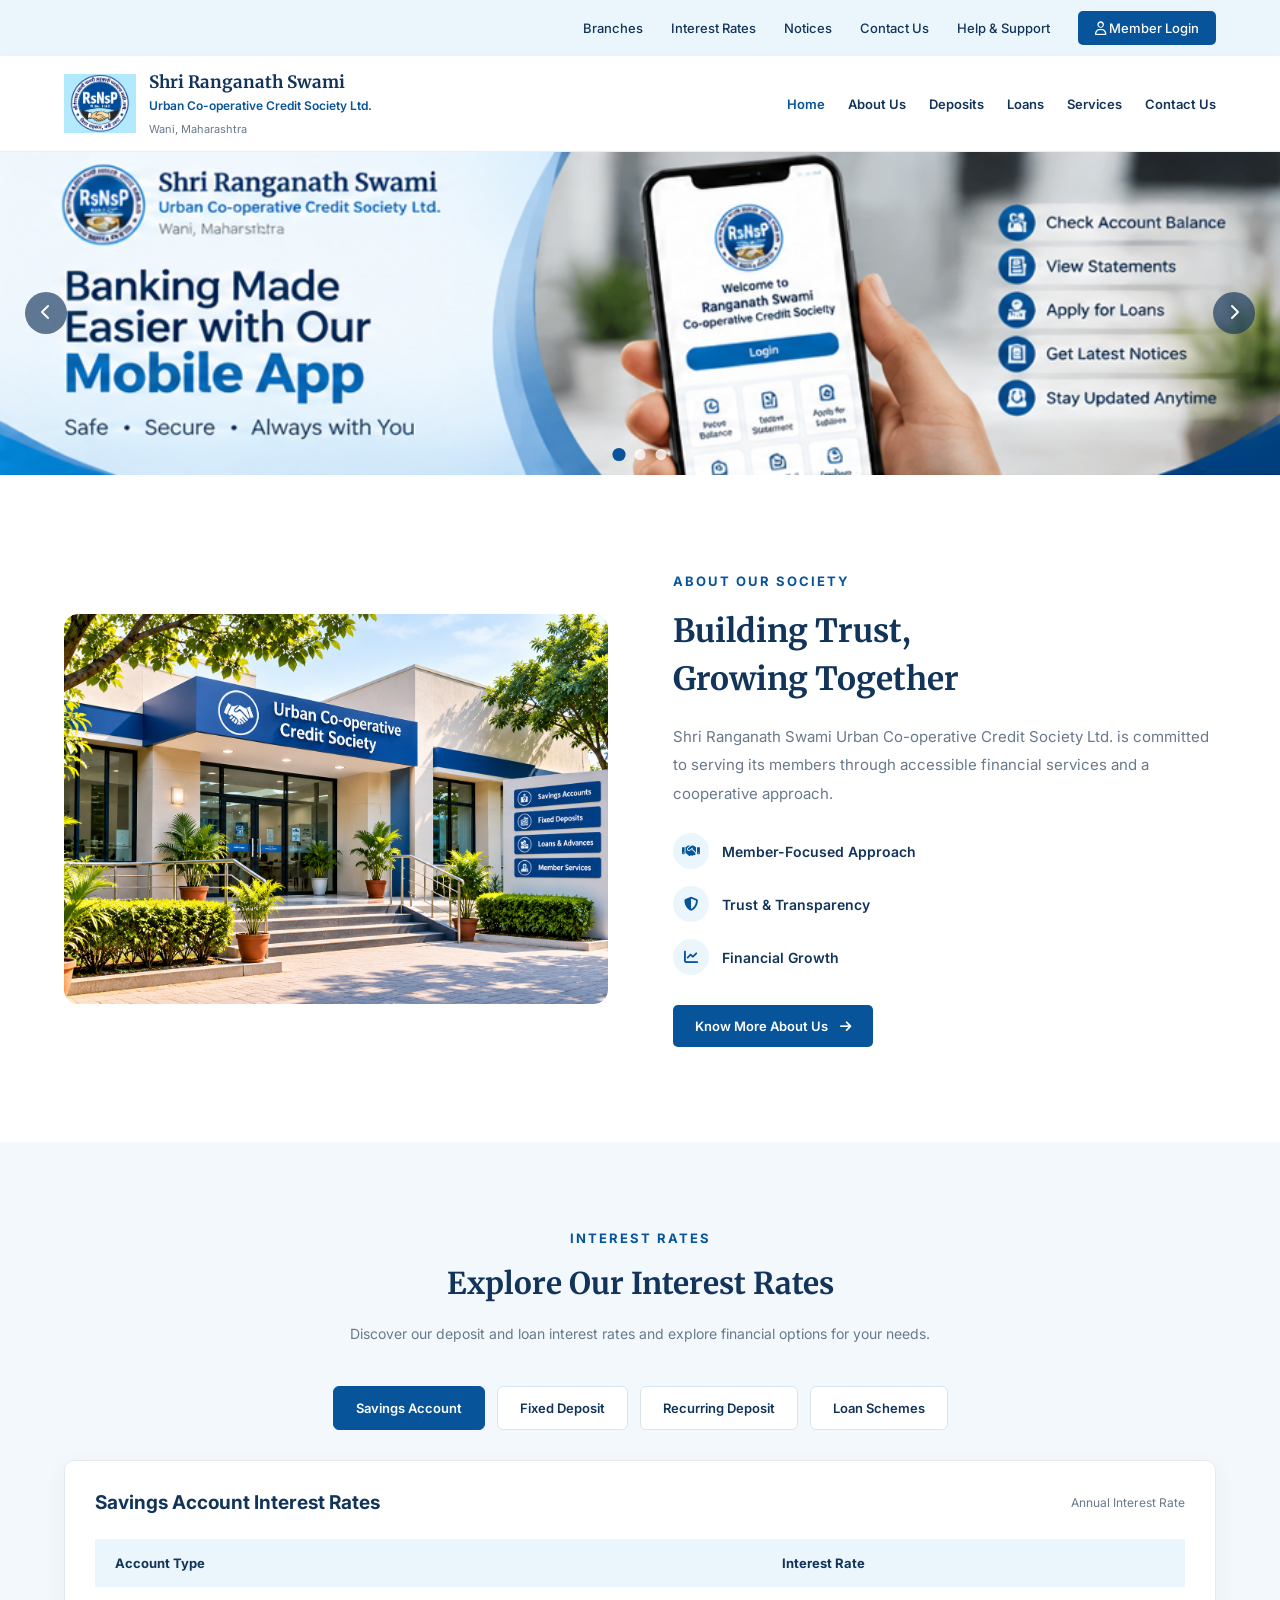
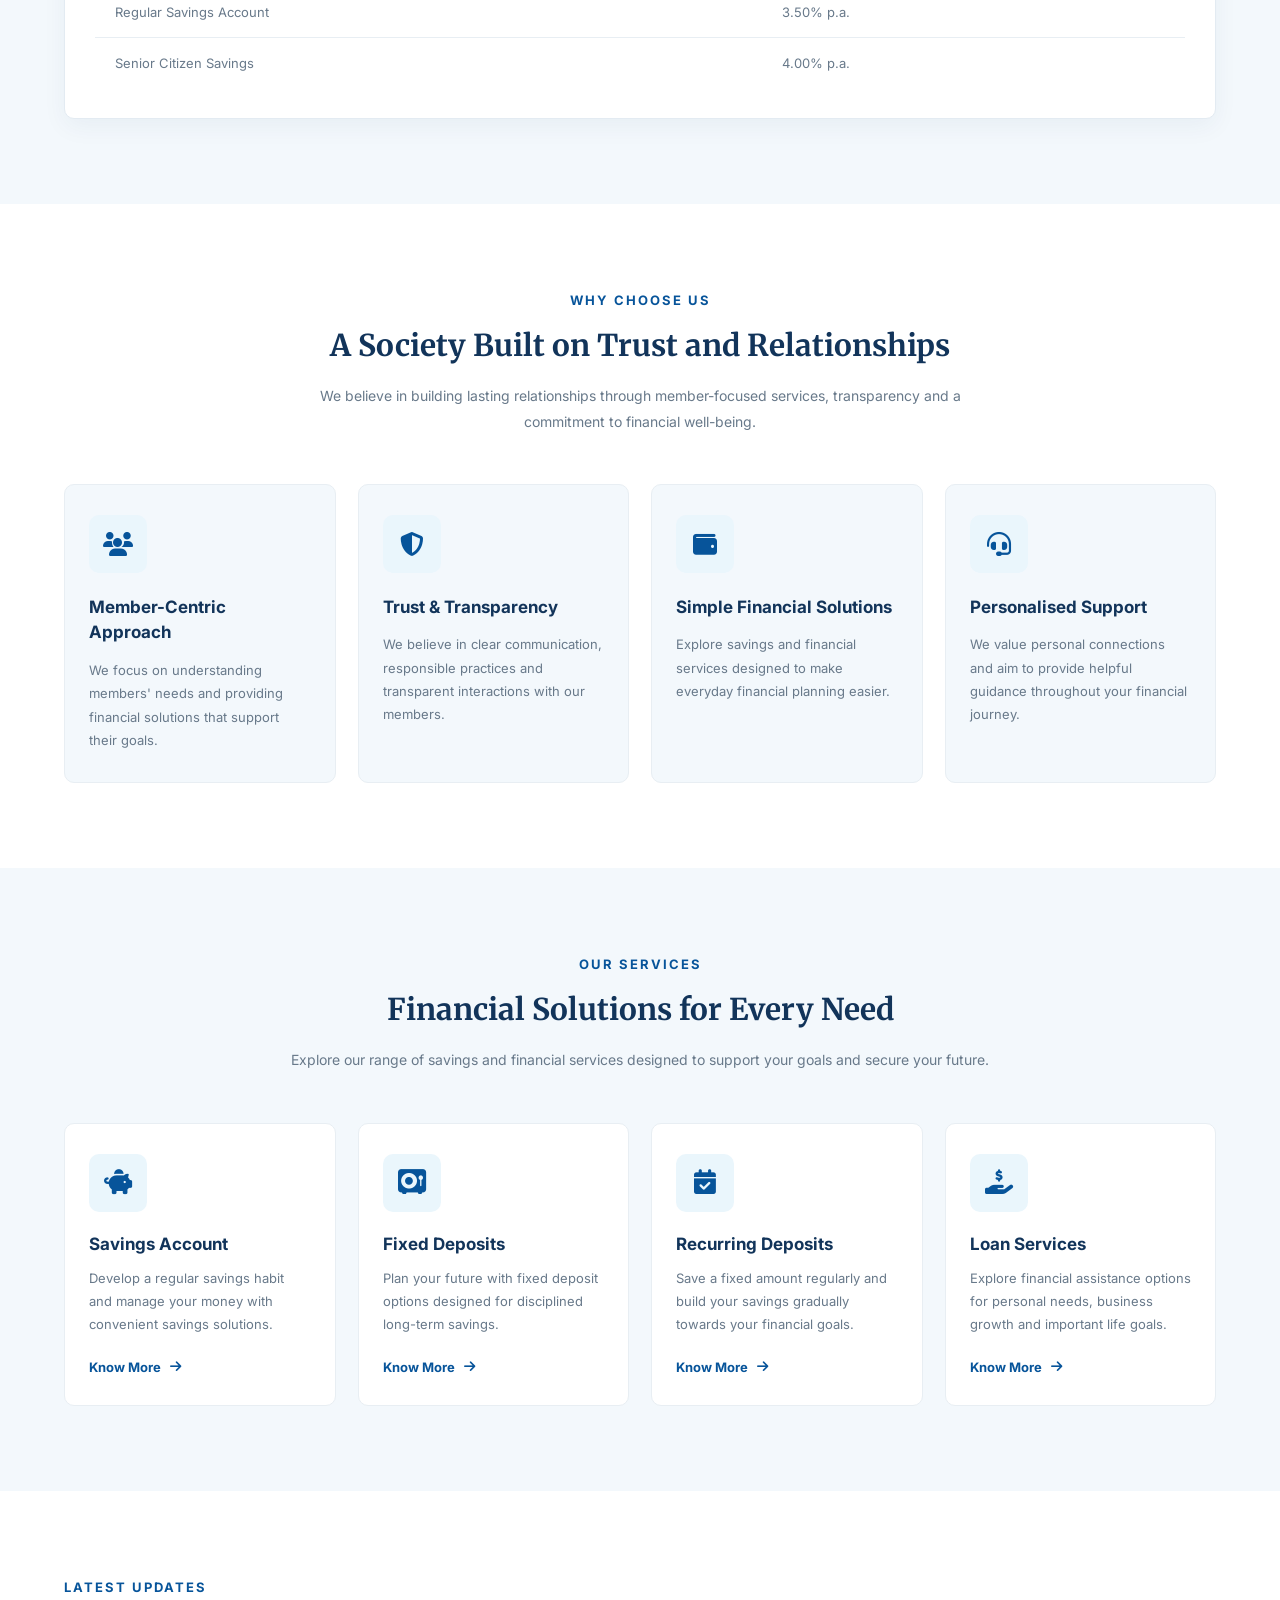
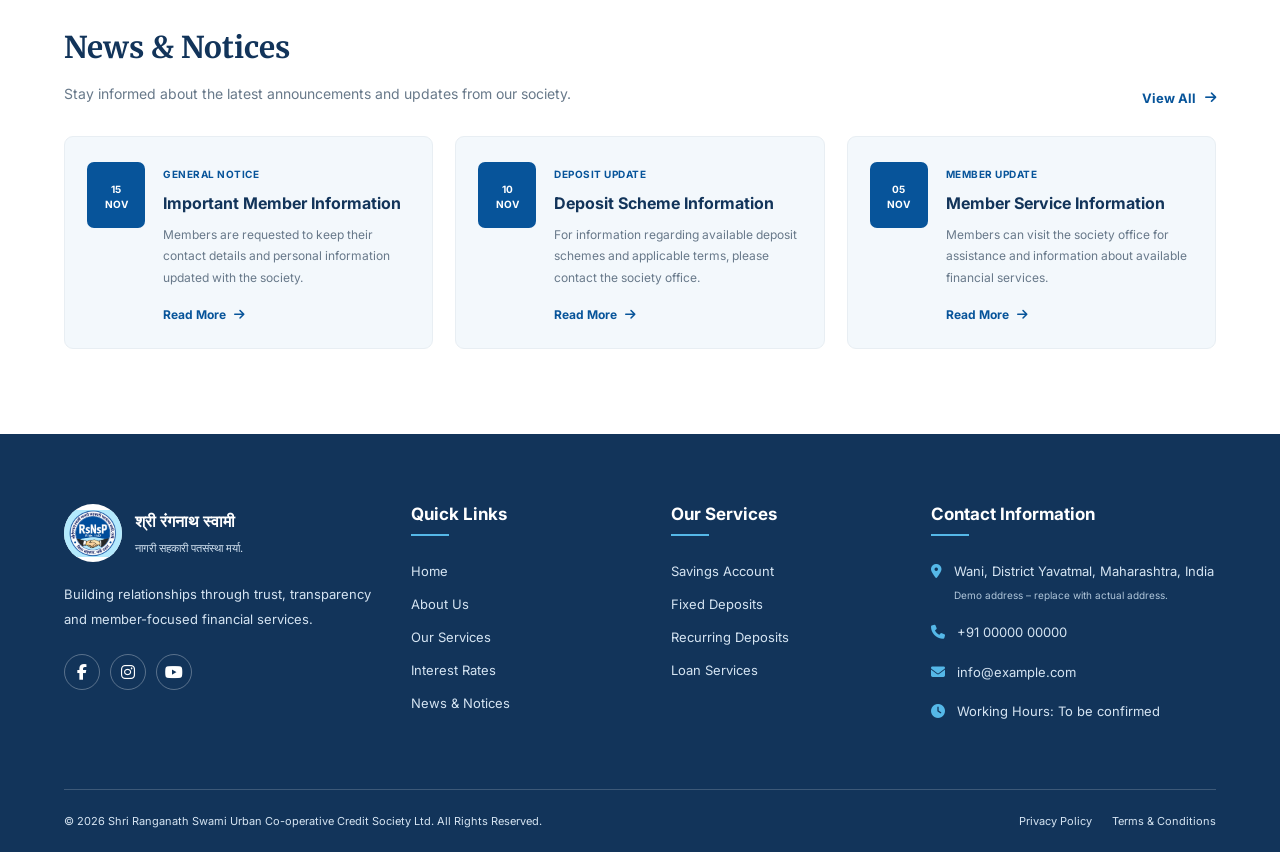
==== commit d60ba63a: "Notices page link updated" ====
--- a/index.html
+++ b/index.html
@@ -21,9 +21,9 @@
         <div class="top-bar">
             <div class="container">
                 <div class="top-links">
-                    <a href="#">Branches</a>
+                    <a href="branches.html">Branches</a>
                     <a href="interest-rates.html">Interest Rates</a>
-                    <a href="#notices">Notices</a>
+                    <a href="notices.html">Notices</a>
                     <a href="contact.html">Contact Us</a>
                     <a href="#">Help & Support</a>
 
@@ -759,4 +759,4 @@
 
     <script src="script.js"></script>
 </body>
-</html>+</html>
--- a/style.css
+++ b/style.css
@@ -4075,4 +4075,563 @@
     .contact-map-placeholder {
         min-height: 250px;
     }
-}+}
+
+
+
+/* BRANCHES PAGE */
+.branches-container {
+    width: 90%;
+    max-width: 1200px;
+    margin: 0 auto;
+}
+
+/* PAGE BANNER */
+
+.branches-banner {
+    background: linear-gradient(120deg, #12345A, #07549A);
+    padding: 75px 20px;
+    text-align: center;
+    color: #FFFFFF;
+}
+
+.branches-banner-content > span {
+    font-size: 13px;
+    font-weight: 700;
+    letter-spacing: 2px;
+    color: #B8DDF8;
+}
+
+.branches-banner h1 {
+    font-family: 'Merriweather', serif;
+    font-size: 38px;
+    margin: 15px 0;
+}
+
+.branches-breadcrumb {
+    display: flex;
+    justify-content: center;
+    align-items: center;
+    gap: 12px;
+    font-size: 14px;
+}
+
+.branches-breadcrumb a {
+    color: #FFFFFF;
+    text-decoration: none;
+}
+
+.branches-breadcrumb i {
+    font-size: 11px;
+    color: #B8DDF8;
+}
+
+.branches-breadcrumb span {
+    color: #D6E9F8;
+}
+
+/* INTRODUCTION */
+.branches-intro {
+    padding: 65px 0 35px;
+    text-align: center;
+}
+
+.branches-label {
+    color: #07549A;
+    font-size: 12px;
+    font-weight: 700;
+    letter-spacing: 2px;
+}
+
+.branches-intro h2 {
+    font-family: 'Merriweather', serif;
+    color: #12345A;
+    font-size: 30px;
+    margin: 14px 0;
+}
+
+.branches-intro p {
+    max-width: 680px;
+    margin: 0 auto;
+    color: #68798A;
+    font-size: 15px;
+    line-height: 1.8;
+}
+
+/* BRANCH CARDS */
+.branches-section {
+    padding: 30px 0 75px;
+    background: #F5F9FC;
+}
+
+.branches-grid {
+    display: grid;
+    grid-template-columns: repeat(3, minmax(0, 1fr));
+    gap: 25px;
+}
+
+.branch-card {
+    background: #FFFFFF;
+    padding: 28px;
+    border-radius: 10px;
+    border: 1px solid #E3EDF5;
+    box-shadow: 0 5px 20px rgba(18, 52, 90, 0.05);
+    transition: transform 0.3s ease, box-shadow 0.3s ease;
+    display: flex;
+    flex-direction: column;
+}
+
+.branch-card:hover {
+    transform: translateY(-5px);
+    box-shadow: 0 12px 28px rgba(18, 52, 90, 0.10);
+}
+
+.branch-card-top {
+    display: flex;
+    justify-content: space-between;
+    align-items: center;
+    gap: 10px;
+    margin-bottom: 22px;
+}
+
+.branch-icon {
+    width: 48px;
+    height: 48px;
+    border-radius: 8px;
+    background: #EAF6FC;
+    color: #07549A;
+    display: flex;
+    justify-content: center;
+    align-items: center;
+    font-size: 20px;
+}
+
+.branch-status {
+    font-size: 11px;
+    font-weight: 700;
+    color: #07549A;
+    background: #EAF6FC;
+    padding: 7px 11px;
+    border-radius: 30px;
+}
+
+.branch-card h3 {
+    color: #12345A;
+    font-size: 21px;
+    margin-bottom: 12px;
+}
+
+.branch-location {
+    color: #68798A;
+    font-size: 14px;
+    line-height: 1.7;
+    min-height: 48px;
+}
+
+.branch-location i {
+    color: #07549A;
+    margin-right: 6px;
+}
+
+.branch-divider {
+    height: 1px;
+    background: #E8EEF4;
+    margin: 20px 0;
+}
+
+.branch-detail {
+    display: flex;
+    align-items: flex-start;
+    gap: 12px;
+    color: #68798A;
+    font-size: 13px;
+    line-height: 1.6;
+    margin-bottom: 15px;
+}
+
+.branch-detail i {
+    color: #07549A;
+    margin-top: 3px;
+    width: 15px;
+    flex-shrink: 0;
+}
+
+.branch-map-link {
+    display: flex;
+    justify-content: space-between;
+    align-items: center;
+    color: #07549A;
+    text-decoration: none;
+    font-size: 14px;
+    font-weight: 700;
+    border-top: 1px solid #E8EEF4;
+    padding-top: 18px;
+    margin-top: auto;
+}
+
+.branch-map-link:hover {
+    color: #12345A;
+}
+
+/* RESPONSIVE DESIGN */
+@media (max-width: 900px) {
+    .branches-grid {
+    grid-template-columns: repeat(2, minmax(0, 1fr));
+    }
+}
+
+@media (max-width: 600px) {
+    .branches-container {
+    width: 92%;
+    }
+
+    .branches-banner {
+        padding: 55px 15px;
+    }
+
+    .branches-banner h1 {
+        font-size: 29px;
+    }
+
+    .branches-intro {
+        padding: 45px 0 25px;
+    }
+
+    .branches-intro h2 {
+        font-size: 24px;
+    }
+
+    .branches-intro p {
+        font-size: 14px;
+    }
+
+    .branches-section {
+        padding: 20px 0 50px;
+    }
+
+    .branches-grid {
+        grid-template-columns: 1fr;
+        gap: 18px;
+    }
+
+    .branch-card {
+        padding: 23px;
+    }
+}
+
+
+
+/* NEWS & NOTICES PAGE */
+.notices-container {
+    width: 90%;
+    max-width: 1200px;
+    margin: auto;
+}
+
+/* PAGE BANNER */
+.notices-banner {
+    background: linear-gradient(120deg, #12345A, #07549A);
+    padding: 65px 0;
+    color: #FFFFFF;
+    text-align: center;
+}
+
+.notices-banner > .notices-container > span {
+    font-size: 12px;
+    font-weight: 700;
+    letter-spacing: 2px;
+    color: #B8DDF8;
+}
+
+.notices-banner h1 {
+    font-family: 'Merriweather', serif;
+    font-size: 36px;
+    margin: 15px 0;
+}
+
+.notices-breadcrumb {
+    display: flex;
+    justify-content: center;
+    align-items: center;
+    gap: 12px;
+    font-size: 13px;
+}
+
+.notices-breadcrumb a {
+    color: #FFFFFF;
+    text-decoration: none;
+}
+
+.notices-breadcrumb i {
+    font-size: 11px;
+    color: #B8DDF8;
+}
+
+.notices-breadcrumb span {
+    color: #D6E9F8;
+}
+
+/* MAIN SECTION */
+
+.all-notices-section {
+    padding: 65px 0 80px;
+    background: #FFFFFF;
+}
+
+.notices-heading {
+    margin-bottom: 30px;
+}
+
+.notices-label {
+    color: #07549A;
+    font-size: 12px;
+    font-weight: 700;
+    letter-spacing: 2px;
+}
+
+.notices-heading h2 {
+    font-family: 'Merriweather', serif;
+    font-size: 30px;
+    color: #12345A;
+    margin: 12px 0;
+}
+
+.notices-heading p {
+    color: #68798A;
+    font-size: 14px;
+    line-height: 1.7;
+}
+
+/* SEARCH AND FILTER */
+.notices-toolbar {
+    display: flex;
+    justify-content: space-between;
+    gap: 15px;
+    margin-bottom: 30px;
+}
+
+.notices-search {
+    position: relative;
+    flex: 1;
+    max-width: 450px;
+}
+
+.notices-search i {
+    position: absolute;
+    left: 16px;
+    top: 50%;
+    transform: translateY(-50%);
+    color: #68798A;
+}
+
+.notices-search input,
+.notices-toolbar select {
+    width: 100%;
+    height: 48px;
+    border: 1px solid #DCE6EF;
+    border-radius: 6px;
+    padding: 0 15px;
+    font-family: 'Inter', sans-serif;
+    font-size: 13px;
+    color: #12345A;
+    background: #FFFFFF;
+    outline: none;
+}
+
+.notices-search input {
+    padding-left: 43px;
+}
+
+.notices-search input:focus,
+.notices-toolbar select:focus {
+    border-color: #07549A;
+}
+
+.notices-toolbar select {
+    max-width: 220px;
+    cursor: pointer;
+}
+
+/* NOTICE GRID */
+.all-notices-grid {
+    display: grid;
+    grid-template-columns: repeat(2, minmax(0, 1fr));
+    gap: 20px;
+}
+
+.all-notice-card {
+    display: flex;
+    gap: 18px;
+    padding: 25px 22px;
+    background: #F2F7FB;
+    border: 1px solid #E1EBF3;
+    border-radius: 9px;
+    transition: transform 0.3s ease, box-shadow 0.3s ease;
+}
+
+.all-notice-card:hover {
+    transform: translateY(-4px);
+    box-shadow: 0 8px 22px rgba(18, 52, 90, 0.08);
+}
+
+.notice-date {
+    flex-shrink: 0;
+    width: 58px;
+    height: 66px;
+    background: #07549A;
+    color: #FFFFFF;
+    border-radius: 7px;
+    display: flex;
+    flex-direction: column;
+    justify-content: center;
+    align-items: center;
+}
+
+.notice-date strong {
+    font-size: 23px;
+    line-height: 1.2;
+}
+
+.notice-date span {
+    font-size: 10px;
+    font-weight: 700;
+    margin-top: 3px;
+}
+
+.notice-content {
+    flex: 1;
+    min-width: 0;
+}
+
+.notice-category {
+    color: #07549A;
+    font-size: 10px;
+    font-weight: 700;
+    letter-spacing: 0.5px;
+}
+
+.notice-content h3 {
+    color: #12345A;
+    font-size: 17px;
+    margin: 10px 0;
+    line-height: 1.4;
+}
+
+.notice-content p {
+    color: #68798A;
+    font-size: 13px;
+    line-height: 1.8;
+    margin: 0 0 12px;
+}
+
+.notice-year {
+    color: #8494A3;
+    font-size: 11px;
+    font-weight: 600;
+}
+
+/* NO RESULTS */
+.no-notices {
+    display: none;
+    text-align: center;
+    padding: 50px 15px;
+    color: #68798A;
+}
+
+.no-notices i {
+    font-size: 35px;
+    color: #07549A;
+    margin-bottom: 15px;
+}
+
+.no-notices h3 {
+    color: #12345A;
+    margin-bottom: 8px;
+}
+
+/* DISCLAIMER */
+.notices-disclaimer {
+    display: flex;
+    align-items: flex-start;
+    gap: 12px;
+    background: #EAF6FC;
+    border-left: 4px solid #07549A;
+    padding: 17px 20px;
+    border-radius: 5px;
+    margin-top: 35px;
+}
+
+.notices-disclaimer i {
+    color: #07549A;
+    margin-top: 3px;
+}
+
+.notices-disclaimer p {
+    color: #425C73;
+    font-size: 12px;
+    line-height: 1.7;
+    margin: 0;
+}
+
+/* RESPONSIVE */
+@media (max-width: 768px) {
+    .notices-banner {
+        padding: 50px 0;
+    }
+
+    .notices-banner h1 {
+        font-size: 29px;
+    }
+
+    .all-notices-section {
+        padding: 45px 0 55px;
+    }
+
+    .notices-heading h2 {
+        font-size: 25px;
+    }
+
+    .all-notices-grid {
+        grid-template-columns: 1fr;
+    }
+
+    .notices-toolbar {
+        flex-direction: column;
+    }
+
+    .notices-search {
+        max-width: 100%;
+    }
+
+    .notices-toolbar select {
+        max-width: 100%;
+    }
+}
+
+@media (max-width: 480px) {
+    .notices-container {
+        width: 92%;
+    }
+
+    .all-notice-card {
+        padding: 18px 15px;
+        gap: 13px;
+    }
+
+    .notice-date {
+        width: 52px;
+        height: 60px;
+    }
+
+    .notice-date strong {
+        font-size: 20px;
+    }
+
+    .notice-content h3 {
+        font-size: 15px;
+    }
+
+    .notice-content p {
+        font-size: 12px;
+    }
+}
